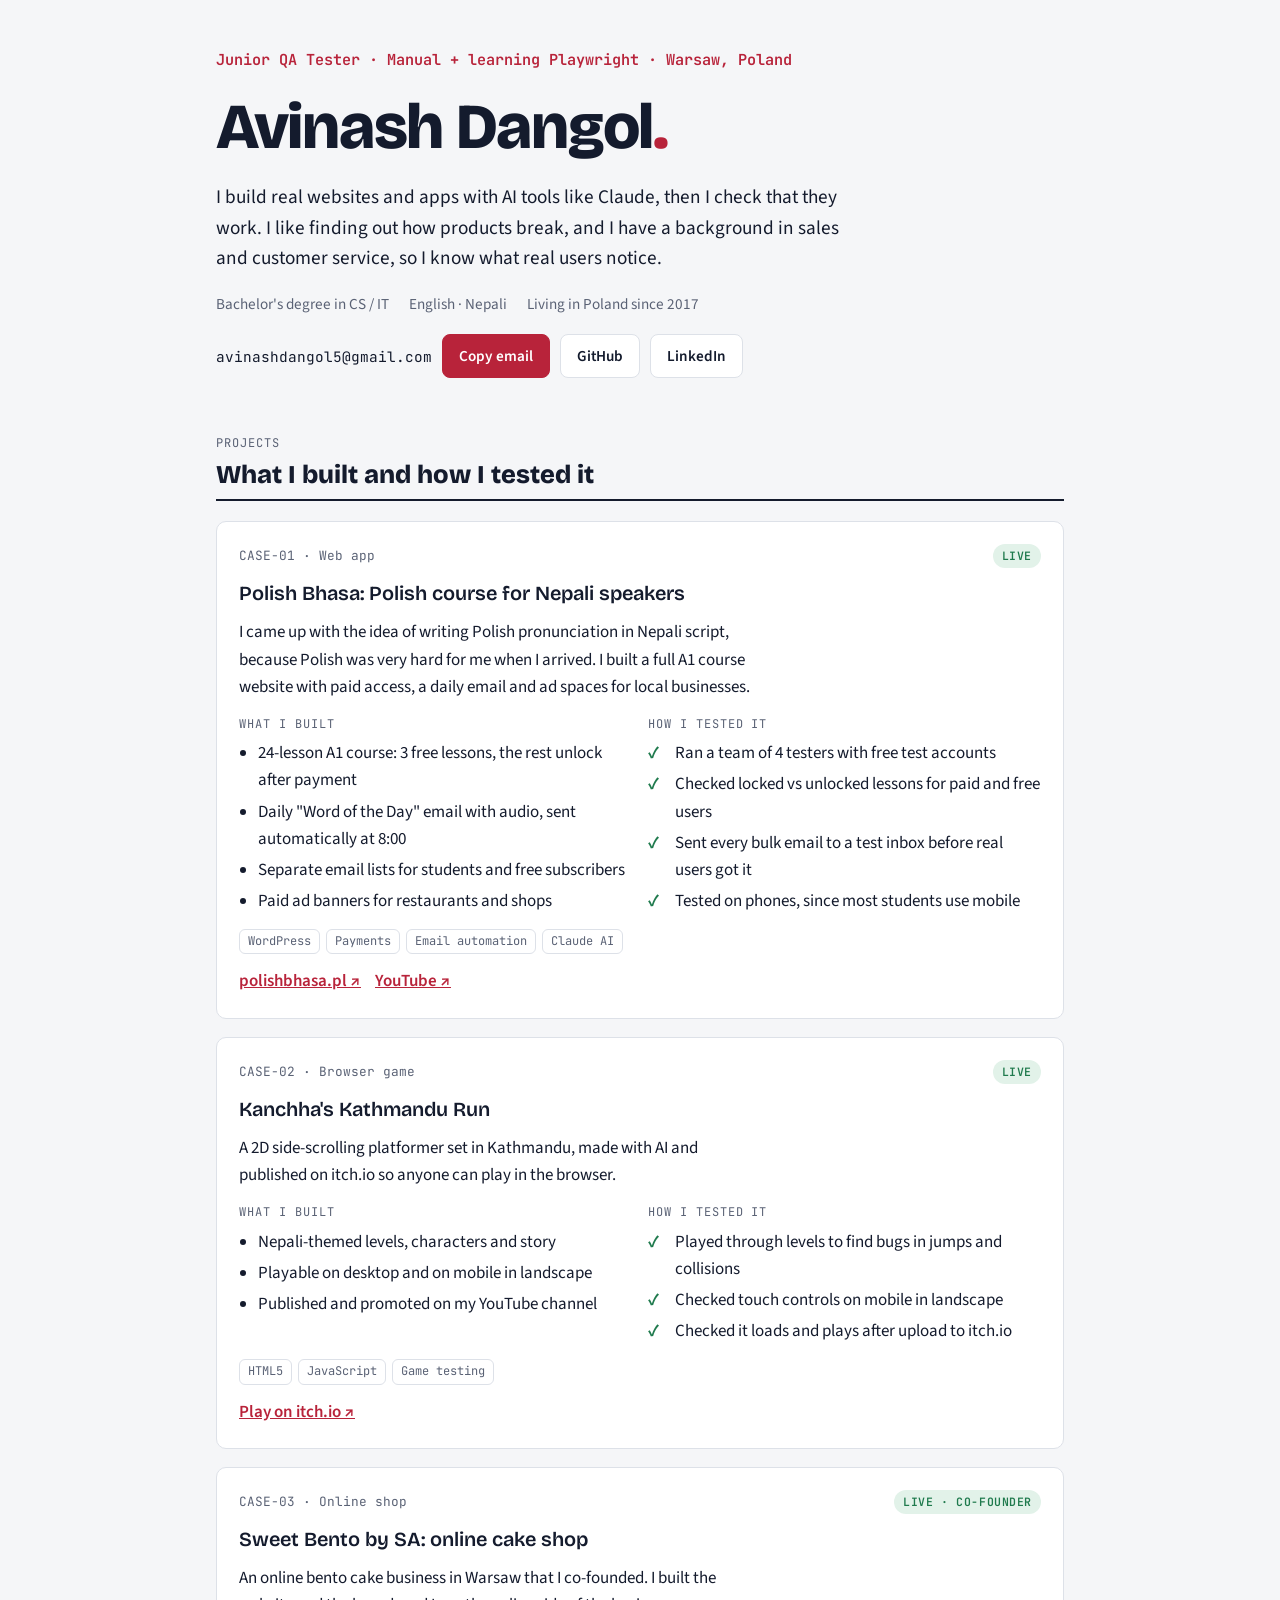
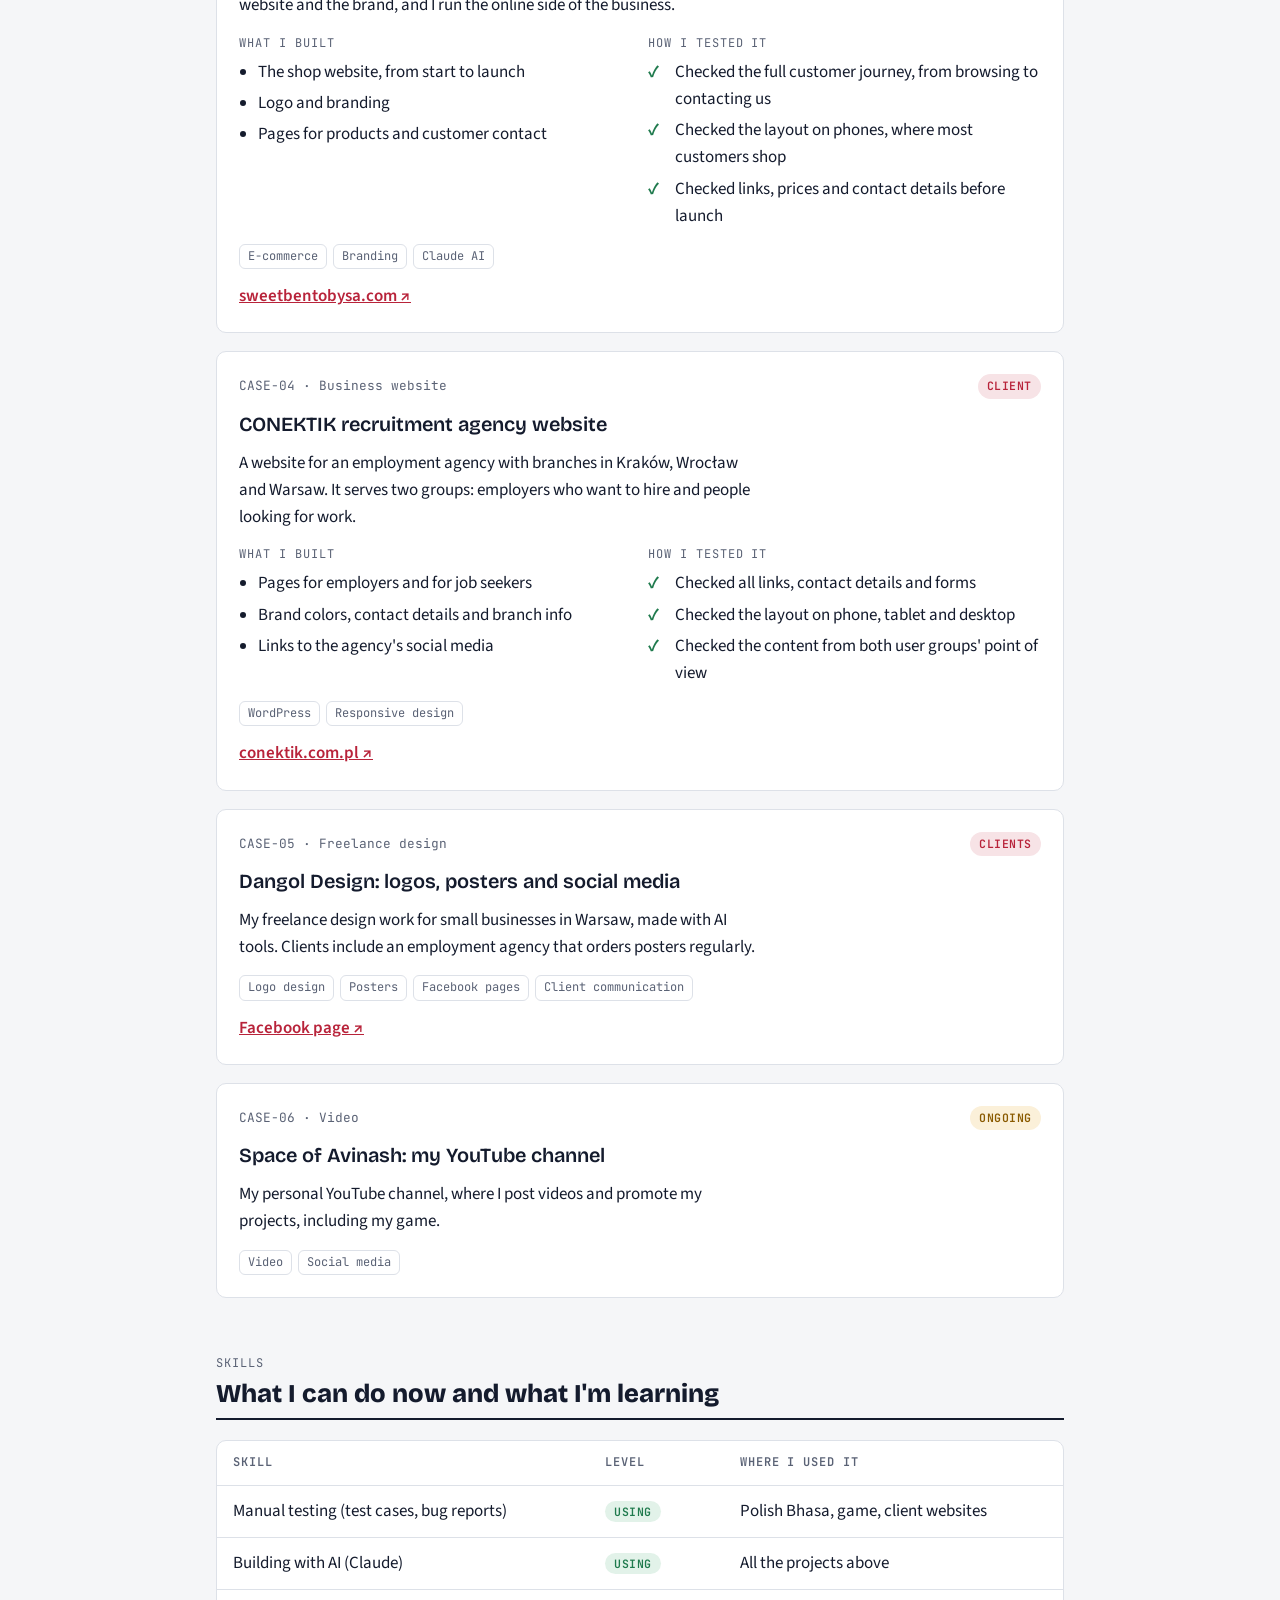
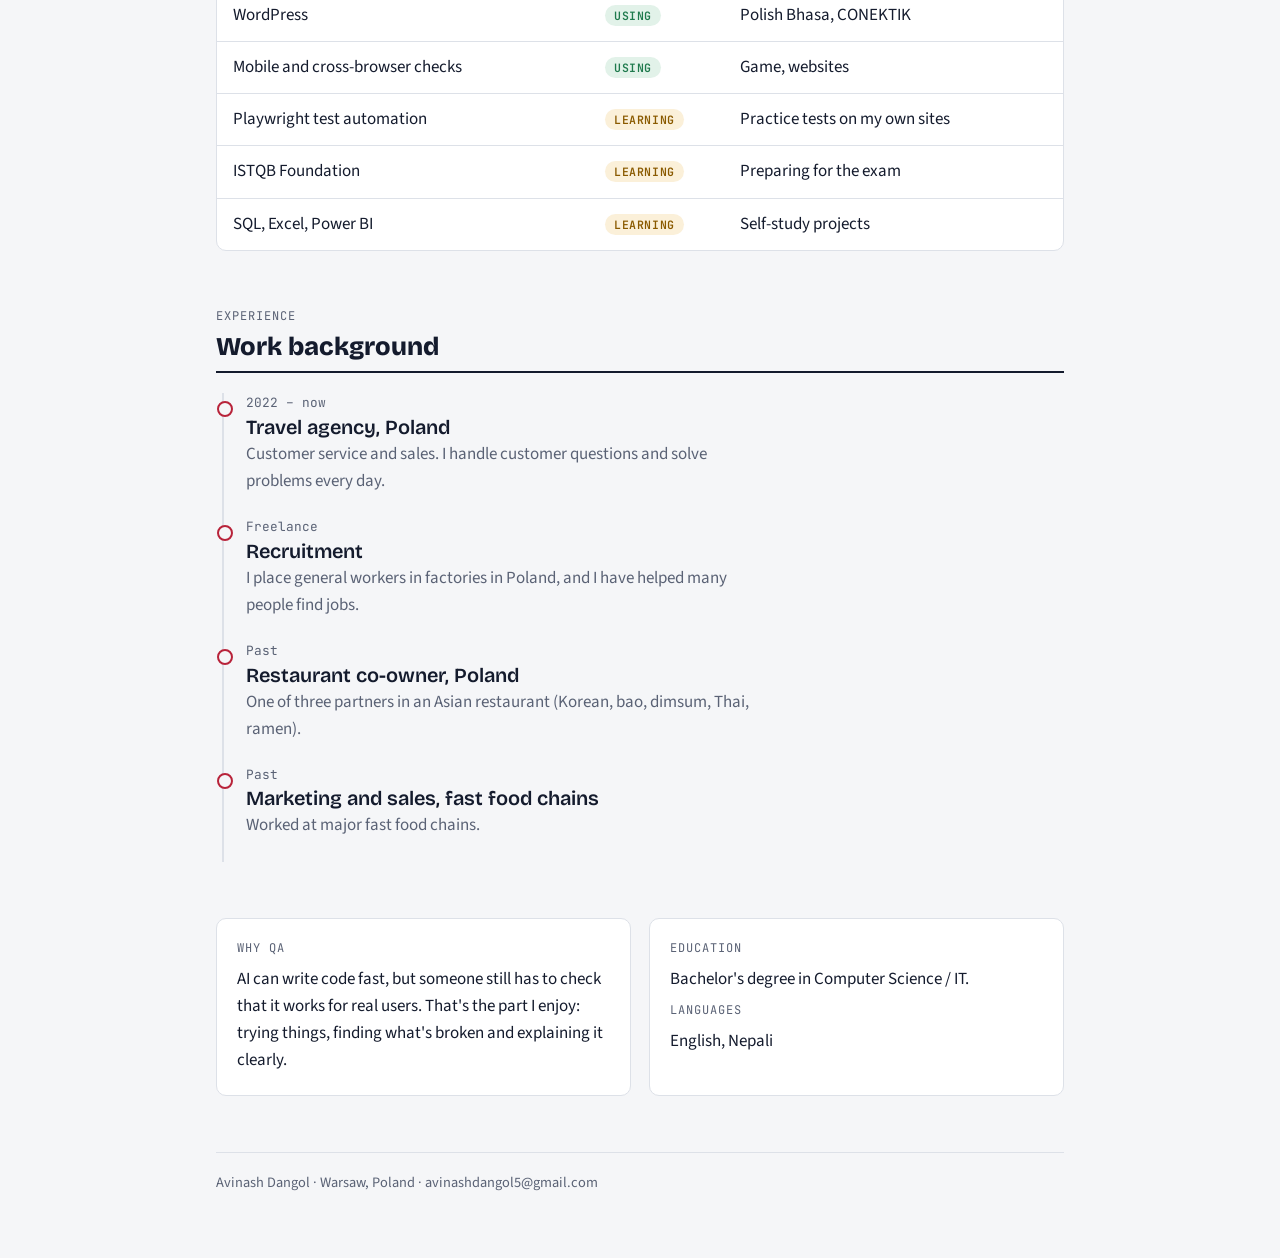
==== index.html @ 71373896 "Replace template with my QA portfolio" ====
<!doctype html>
<html lang="en">
<head>
<meta charset="utf-8">
<meta name="viewport" content="width=device-width, initial-scale=1, viewport-fit=cover">
<meta name="description" content="Portfolio of Avinash Dangol, junior QA tester in Warsaw, Poland.">
<title>Avinash Dangol Portfolio</title>
<link rel="preconnect" href="https://fonts.googleapis.com">
<link rel="stylesheet" href="https://fonts.googleapis.com/css2?family=Bricolage+Grotesque:opsz,wght@12..96,600;12..96,800&family=Source+Sans+3:wght@400;600&family=JetBrains+Mono:wght@400;600&display=swap">
<style>
/* Layout: single column "test report" — each project is a case file with what was built and what was checked */
:root{
  --bg:#F5F6F8; --surface:#FFFFFF; --ink:#141B2D; --muted:#5A6275; --line:#DDE1E8;
  --accent:#B8233A; --accent-soft:#F7E3E6; --pass:#1F7A4D; --pass-soft:#E2F2E9; --learn:#8A5A00; --learn-soft:#FBF0D9;
  --display:"Bricolage Grotesque", "Segoe UI", system-ui, sans-serif;
  --body:"Source Sans 3", "Segoe UI", system-ui, sans-serif;
  --mono:"JetBrains Mono", ui-monospace, Consolas, monospace;
}
@media (prefers-color-scheme: dark){:root:not([data-theme="light"]){
  --bg:#0F1320; --surface:#171C2C; --ink:#E9ECF3; --muted:#9AA2B5; --line:#2A3146;
  --accent:#F0657A; --accent-soft:#3A1C24; --pass:#5FD39A; --pass-soft:#163326; --learn:#F2C46B; --learn-soft:#3A2E14; color-scheme:dark}}
:root[data-theme="dark"]{
  --bg:#0F1320; --surface:#171C2C; --ink:#E9ECF3; --muted:#9AA2B5; --line:#2A3146;
  --accent:#F0657A; --accent-soft:#3A1C24; --pass:#5FD39A; --pass-soft:#163326; --learn:#F2C46B; --learn-soft:#3A2E14; color-scheme:dark}

body{background:var(--bg);color:var(--ink);font-family:var(--body);font-size:17px;line-height:1.6}
.wrap{max-width:880px;margin:0 auto;padding-block:48px 64px;padding-left:max(16px,env(safe-area-inset-left,0px));padding-right:max(16px,env(safe-area-inset-right,0px));display:flex;flex-direction:column;gap:56px}
h1,h2,h3{font-family:var(--display);text-wrap:balance;margin:0;line-height:1.15}
h1{font-size:clamp(2.4rem,7vw,4rem);font-weight:800;letter-spacing:-.02em}
h2{font-size:1.6rem;font-weight:800}
h3{font-size:1.25rem;font-weight:600}
p{margin:0;max-width:65ch}
a{color:var(--accent)}
a:focus-visible,button:focus-visible{outline:2px solid var(--accent);outline-offset:3px}
.label{font-family:var(--mono);font-size:.75rem;letter-spacing:.08em;text-transform:uppercase;color:var(--muted)}

/* Hero */
.hero{display:flex;flex-direction:column;gap:18px}
.hero .role{font-family:var(--mono);font-size:.95rem;color:var(--accent);font-weight:600}
.hero p.lead{font-size:1.2rem;color:var(--ink)}
.hero h1 span{color:var(--accent)}
.contact{display:flex;flex-wrap:wrap;gap:10px;align-items:center}
.btn{display:inline-flex;align-items:center;gap:8px;padding:10px 16px;border-radius:8px;border:1px solid var(--line);background:var(--surface);color:var(--ink);font:600 .95rem var(--body);text-decoration:none;cursor:pointer}
.btn.primary{background:var(--accent);border-color:var(--accent);color:#fff}
.email{font-family:var(--mono);font-size:.9rem;user-select:all}
.meta{display:flex;flex-wrap:wrap;gap:6px 20px;color:var(--muted);font-size:.95rem}

/* Sections */
section{display:flex;flex-direction:column;gap:20px}
.head{display:flex;flex-direction:column;gap:6px;border-bottom:2px solid var(--ink);padding-bottom:10px}

/* Case files */
.cases{display:flex;flex-direction:column;gap:18px}
.case{background:var(--surface);border:1px solid var(--line);border-radius:10px;padding:22px;display:grid;grid-template-columns:1fr;gap:14px}
.case-top{display:flex;flex-wrap:wrap;justify-content:space-between;gap:8px 16px;align-items:baseline}
.id{font-family:var(--mono);font-size:.8rem;color:var(--muted)}
.pill{font-family:var(--mono);font-size:.72rem;font-weight:600;letter-spacing:.05em;text-transform:uppercase;padding:3px 9px;border-radius:999px;white-space:nowrap}
.pill.live{background:var(--pass-soft);color:var(--pass)}
.pill.client{background:var(--accent-soft);color:var(--accent)}
.pill.wip{background:var(--learn-soft);color:var(--learn)}
.cols{display:grid;grid-template-columns:1fr 1fr;gap:16px}
.cols > div{min-width:0;display:flex;flex-direction:column;gap:6px}
ul{margin:0;padding-left:1.1em;display:flex;flex-direction:column;gap:4px}
ul.checks{list-style:none;padding-left:0}
ul.checks li{padding-left:1.6em;position:relative}
ul.checks li::before{content:"✓";position:absolute;left:0;color:var(--pass);font-weight:700}
.tags{display:flex;flex-wrap:wrap;gap:6px}
.tag{font-family:var(--mono);font-size:.75rem;border:1px solid var(--line);border-radius:6px;padding:2px 8px;color:var(--muted)}
.links{display:flex;flex-wrap:wrap;gap:14px;font-weight:600}

/* Skills table */
.table-wrap{overflow-x:auto;background:var(--surface);border:1px solid var(--line);border-radius:10px}
table{border-collapse:collapse;width:100%;min-width:520px}
th,td{text-align:left;padding:12px 16px;border-bottom:1px solid var(--line);vertical-align:top}
tr:last-child td{border-bottom:0}
th{font-family:var(--mono);font-size:.75rem;letter-spacing:.08em;text-transform:uppercase;color:var(--muted);font-weight:600}

/* Timeline */
.timeline{display:flex;flex-direction:column;gap:0;border-left:2px solid var(--line);margin-left:6px}
.t{padding:0 0 22px 22px;position:relative;display:flex;flex-direction:column;gap:2px}
.t::before{content:"";position:absolute;left:-7px;top:8px;width:12px;height:12px;border-radius:50%;background:var(--bg);border:2px solid var(--accent)}
.t .when{font-family:var(--mono);font-size:.8rem;color:var(--muted)}
.t p{color:var(--muted)}

.two{display:grid;grid-template-columns:1fr 1fr;gap:18px}
.box{background:var(--surface);border:1px solid var(--line);border-radius:10px;padding:20px;display:flex;flex-direction:column;gap:8px;min-width:0}
footer{color:var(--muted);font-size:.9rem;border-top:1px solid var(--line);padding-top:18px}

@media (max-width:640px){.cols,.two{grid-template-columns:1fr}.case{padding:18px}}
@media (prefers-reduced-motion:no-preference){.btn{transition:transform .15s}.btn:hover{transform:translateY(-1px)}}
*{box-sizing:border-box}body{margin:0}img{max-width:100%}
</style>
</head>
<body>

<div class="wrap">

<header class="hero">
  <div class="role">Junior QA Tester · Manual + learning Playwright · Warsaw, Poland</div>
  <h1>Avinash Dangol<span>.</span></h1>
  <p class="lead">I build real websites and apps with AI tools like Claude, then I check that they work. I like finding out how products break, and I have a background in sales and customer service, so I know what real users notice.</p>
  <div class="meta"><span>Bachelor's degree in CS / IT</span><span>English · Nepali</span><span>Living in Poland since 2017</span></div>
  <div class="contact">
    <span class="email" id="email">avinashdangol5@gmail.com</span>
    <button class="btn primary" id="copyBtn" type="button">Copy email</button>
    <a class="btn" href="https://github.com/avinashdangol" target="_blank" rel="noopener">GitHub</a>
    <a class="btn" href="https://www.linkedin.com/" target="_blank" rel="noopener">LinkedIn</a>
  </div>
</header>

<section>
  <div class="head"><span class="label">Projects</span><h2>What I built and how I tested it</h2></div>
  <div class="cases">

    <article class="case">
      <div class="case-top"><span class="id">CASE-01 · Web app</span><span class="pill live">Live</span></div>
      <h3>Polish Bhasa: Polish course for Nepali speakers</h3>
      <p>I came up with the idea of writing Polish pronunciation in Nepali script, because Polish was very hard for me when I arrived. I built a full A1 course website with paid access, a daily email and ad spaces for local businesses.</p>
      <div class="cols">
        <div><span class="label">What I built</span>
          <ul><li>24-lesson A1 course: 3 free lessons, the rest unlock after payment</li>
          <li>Daily "Word of the Day" email with audio, sent automatically at 8:00</li>
          <li>Separate email lists for students and free subscribers</li>
          <li>Paid ad banners for restaurants and shops</li></ul></div>
        <div><span class="label">How I tested it</span>
          <ul class="checks"><li>Ran a team of 4 testers with free test accounts</li>
          <li>Checked locked vs unlocked lessons for paid and free users</li>
          <li>Sent every bulk email to a test inbox before real users got it</li>
          <li>Tested on phones, since most students use mobile</li></ul></div>
      </div>
      <div class="tags"><span class="tag">WordPress</span><span class="tag">Payments</span><span class="tag">Email automation</span><span class="tag">Claude AI</span></div>
      <div class="links"><a href="https://polishbhasa.pl" target="_blank" rel="noopener">polishbhasa.pl ↗</a><a href="https://www.youtube.com/@PolishBhasa" target="_blank" rel="noopener">YouTube ↗</a></div>
    </article>

    <article class="case">
      <div class="case-top"><span class="id">CASE-02 · Browser game</span><span class="pill live">Live</span></div>
      <h3>Kanchha's Kathmandu Run</h3>
      <p>A 2D side-scrolling platformer set in Kathmandu, made with AI and published on itch.io so anyone can play in the browser.</p>
      <div class="cols">
        <div><span class="label">What I built</span>
          <ul><li>Nepali-themed levels, characters and story</li>
          <li>Playable on desktop and on mobile in landscape</li>
          <li>Published and promoted on my YouTube channel</li></ul></div>
        <div><span class="label">How I tested it</span>
          <ul class="checks"><li>Played through levels to find bugs in jumps and collisions</li>
          <li>Checked touch controls on mobile in landscape</li>
          <li>Checked it loads and plays after upload to itch.io</li></ul></div>
      </div>
      <div class="tags"><span class="tag">HTML5</span><span class="tag">JavaScript</span><span class="tag">Game testing</span></div>
      <div class="links"><a href="https://dangolstudio.itch.io/kathmandu-run" target="_blank" rel="noopener">Play on itch.io ↗</a></div>
    </article>

    <article class="case">
      <div class="case-top"><span class="id">CASE-03 · Online shop</span><span class="pill live">Live · Co-founder</span></div>
      <h3>Sweet Bento by SA: online cake shop</h3>
      <p>An online bento cake business in Warsaw that I co-founded. I built the website and the brand, and I run the online side of the business.</p>
      <div class="cols">
        <div><span class="label">What I built</span>
          <ul><li>The shop website, from start to launch</li>
          <li>Logo and branding</li>
          <li>Pages for products and customer contact</li></ul></div>
        <div><span class="label">How I tested it</span>
          <ul class="checks"><li>Checked the full customer journey, from browsing to contacting us</li>
          <li>Checked the layout on phones, where most customers shop</li>
          <li>Checked links, prices and contact details before launch</li></ul></div>
      </div>
      <div class="tags"><span class="tag">E-commerce</span><span class="tag">Branding</span><span class="tag">Claude AI</span></div>
      <div class="links"><a href="https://sweetbentobysa.com" target="_blank" rel="noopener">sweetbentobysa.com ↗</a></div>
    </article>

    <article class="case">
      <div class="case-top"><span class="id">CASE-04 · Business website</span><span class="pill client">Client</span></div>
      <h3>CONEKTIK recruitment agency website</h3>
      <p>A website for an employment agency with branches in Kraków, Wrocław and Warsaw. It serves two groups: employers who want to hire and people looking for work.</p>
      <div class="cols">
        <div><span class="label">What I built</span>
          <ul><li>Pages for employers and for job seekers</li>
          <li>Brand colors, contact details and branch info</li>
          <li>Links to the agency's social media</li></ul></div>
        <div><span class="label">How I tested it</span>
          <ul class="checks"><li>Checked all links, contact details and forms</li>
          <li>Checked the layout on phone, tablet and desktop</li>
          <li>Checked the content from both user groups' point of view</li></ul></div>
      </div>
      <div class="tags"><span class="tag">WordPress</span><span class="tag">Responsive design</span></div>
      <div class="links"><a href="https://conektik.com.pl" target="_blank" rel="noopener">conektik.com.pl ↗</a></div>
    </article>

    <article class="case">
      <div class="case-top"><span class="id">CASE-05 · Freelance design</span><span class="pill client">Clients</span></div>
      <h3>Dangol Design: logos, posters and social media</h3>
      <p>My freelance design work for small businesses in Warsaw, made with AI tools. Clients include an employment agency that orders posters regularly.</p>
      <div class="tags"><span class="tag">Logo design</span><span class="tag">Posters</span><span class="tag">Facebook pages</span><span class="tag">Client communication</span></div>
      <div class="links"><a href="https://www.facebook.com/profile.php?id=61595044676432" target="_blank" rel="noopener">Facebook page ↗</a></div>
    </article>

    <article class="case">
      <div class="case-top"><span class="id">CASE-06 · Video</span><span class="pill wip">Ongoing</span></div>
      <h3>Space of Avinash: my YouTube channel</h3>
      <p>My personal YouTube channel, where I post videos and promote my projects, including my game.</p>
      <div class="tags"><span class="tag">Video</span><span class="tag">Social media</span></div>
    </article>

  </div>
</section>

<section>
  <div class="head"><span class="label">Skills</span><h2>What I can do now and what I'm learning</h2></div>
  <div class="table-wrap">
    <table>
      <thead><tr><th>Skill</th><th>Level</th><th>Where I used it</th></tr></thead>
      <tbody>
        <tr><td>Manual testing (test cases, bug reports)</td><td><span class="pill live">Using</span></td><td>Polish Bhasa, game, client websites</td></tr>
        <tr><td>Building with AI (Claude)</td><td><span class="pill live">Using</span></td><td>All the projects above</td></tr>
        <tr><td>WordPress</td><td><span class="pill live">Using</span></td><td>Polish Bhasa, CONEKTIK</td></tr>
        <tr><td>Mobile and cross-browser checks</td><td><span class="pill live">Using</span></td><td>Game, websites</td></tr>
        <tr><td>Playwright test automation</td><td><span class="pill wip">Learning</span></td><td>Practice tests on my own sites</td></tr>
        <tr><td>ISTQB Foundation</td><td><span class="pill wip">Learning</span></td><td>Preparing for the exam</td></tr>
        <tr><td>SQL, Excel, Power BI</td><td><span class="pill wip">Learning</span></td><td>Self-study projects</td></tr>
      </tbody>
    </table>
  </div>
</section>

<section>
  <div class="head"><span class="label">Experience</span><h2>Work background</h2></div>
  <div class="timeline">
    <div class="t"><span class="when">2022 – now</span><h3>Travel agency, Poland</h3><p>Customer service and sales. I handle customer questions and solve problems every day.</p></div>
    <div class="t"><span class="when">Freelance</span><h3>Recruitment</h3><p>I place general workers in factories in Poland, and I have helped many people find jobs.</p></div>
    <div class="t"><span class="when">Past</span><h3>Restaurant co-owner, Poland</h3><p>One of three partners in an Asian restaurant (Korean, bao, dimsum, Thai, ramen).</p></div>
    <div class="t"><span class="when">Past</span><h3>Marketing and sales, fast food chains</h3><p>Worked at major fast food chains.</p></div>
  </div>
</section>

<section>
  <div class="two">
    <div class="box"><span class="label">Why QA</span><p>AI can write code fast, but someone still has to check that it works for real users. That's the part I enjoy: trying things, finding what's broken and explaining it clearly.</p></div>
    <div class="box"><span class="label">Education</span><p>Bachelor's degree in Computer Science / IT.</p><span class="label">Languages</span><p>English, Nepali</p></div>
  </div>
</section>

<footer>Avinash Dangol · Warsaw, Poland · avinashdangol5@gmail.com</footer>
</div>

<script>
document.getElementById('copyBtn').addEventListener('click', function(){
  var b=this, t=document.getElementById('email').textContent;
  function done(){b.textContent='Copied';setTimeout(function(){b.textContent='Copy email'},1600)}
  function fallback(){var r=document.createRange();r.selectNodeContents(document.getElementById('email'));var s=getSelection();s.removeAllRanges();s.addRange(r);b.textContent='Press Ctrl+C'}
  try{navigator.clipboard.writeText(t).then(done,fallback)}catch(e){fallback()}
});
</script>
</body>
</html>
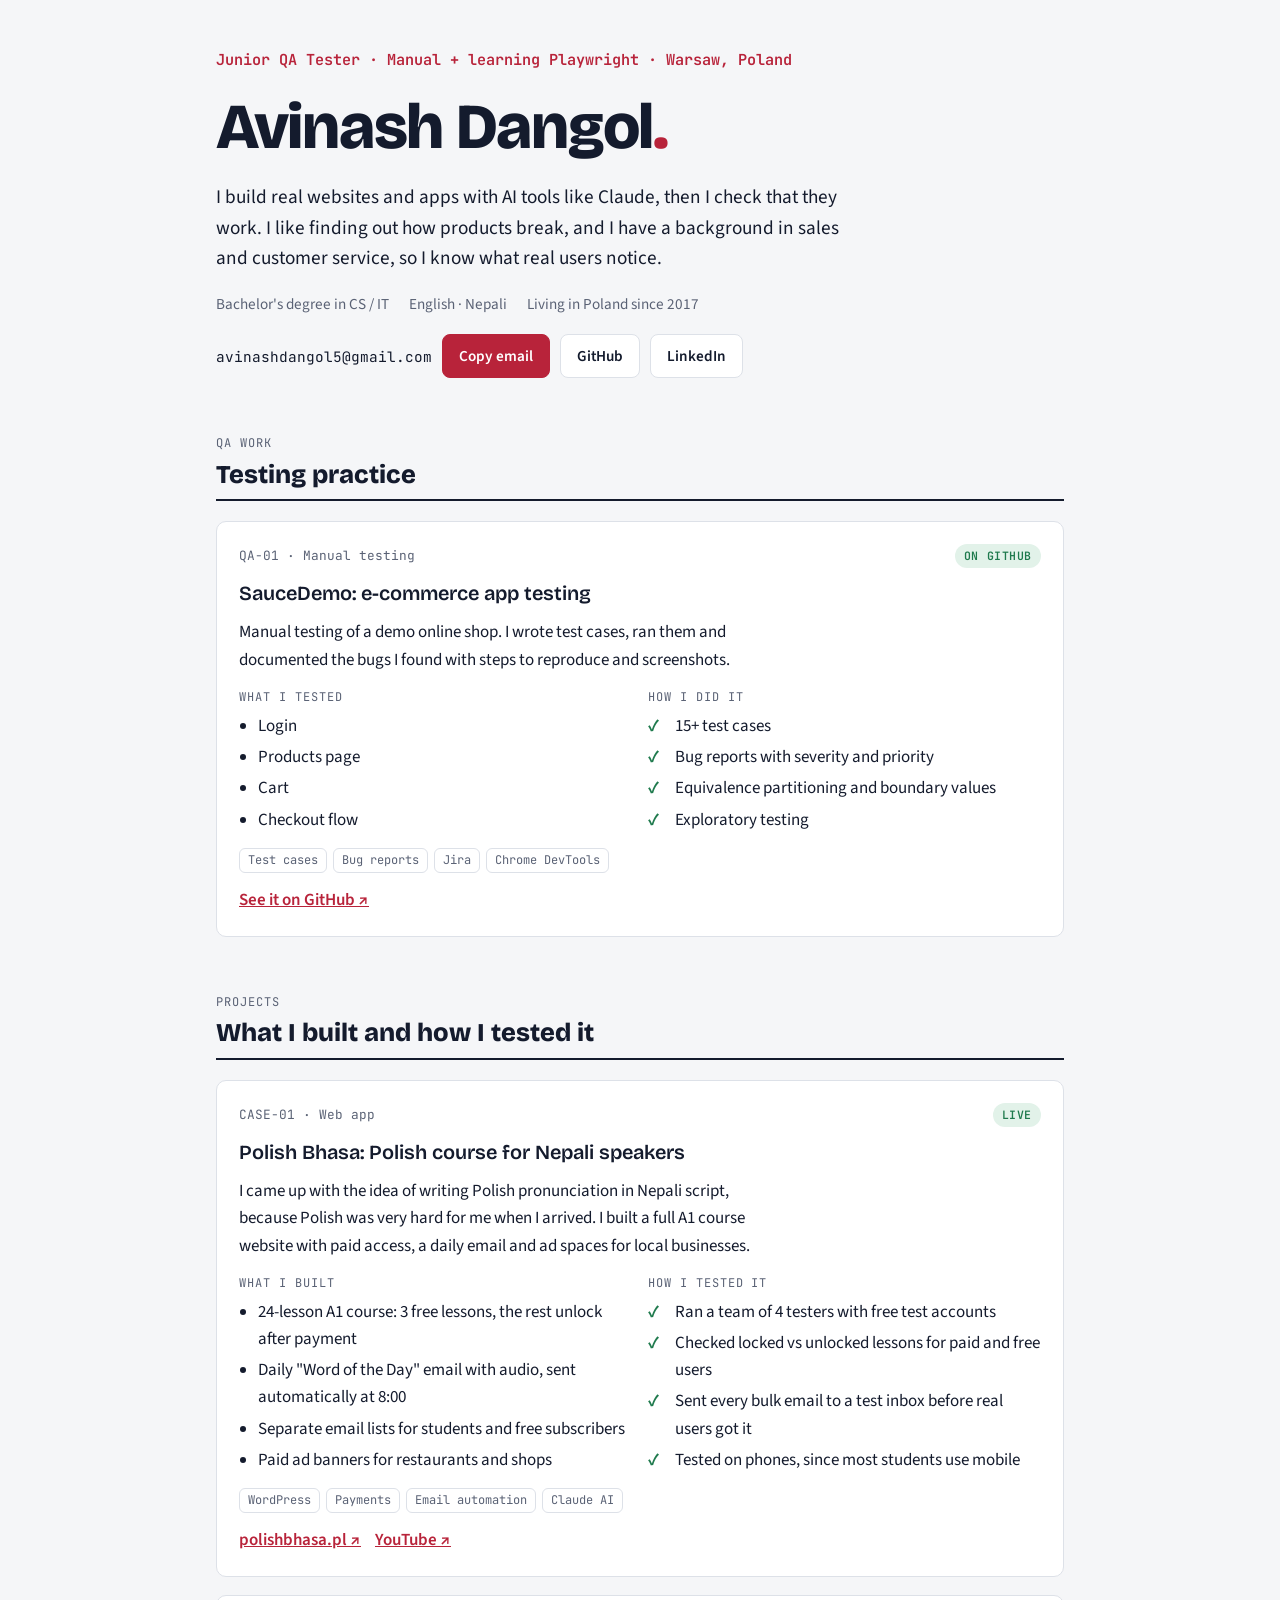
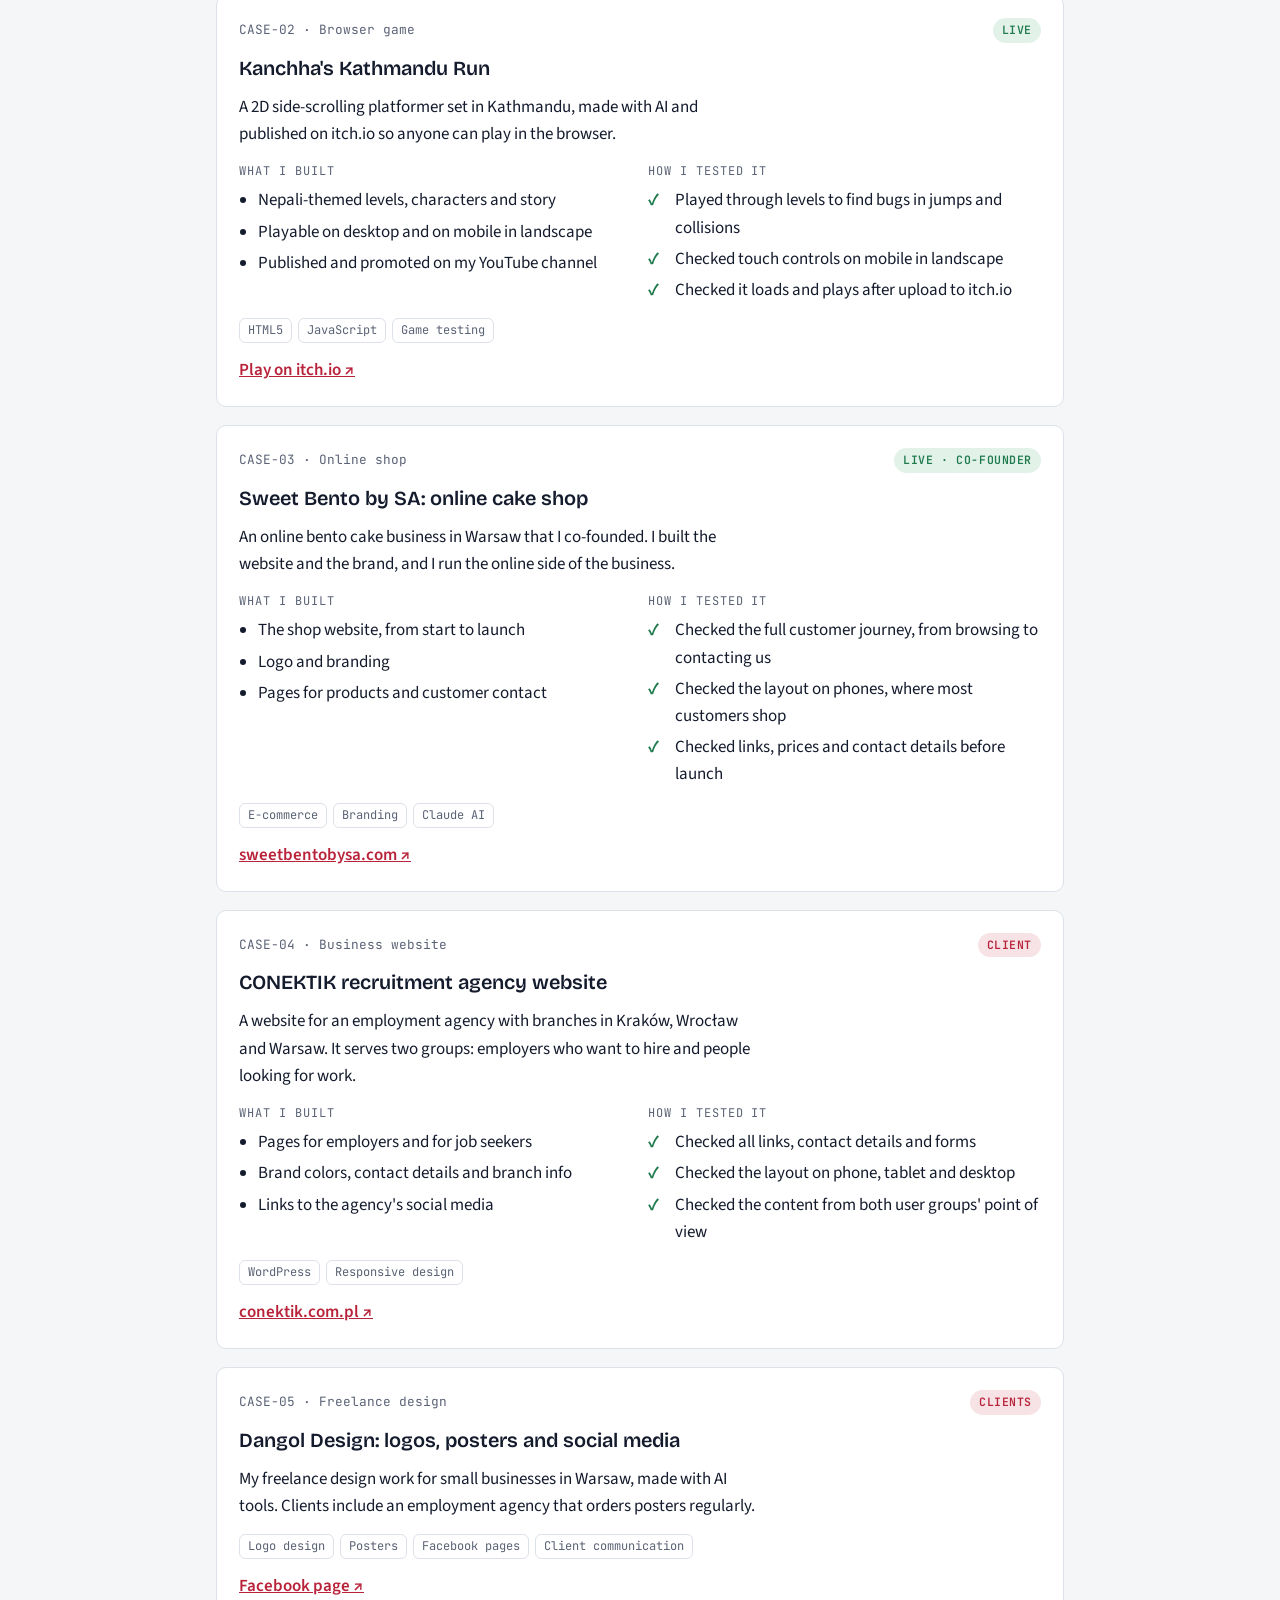
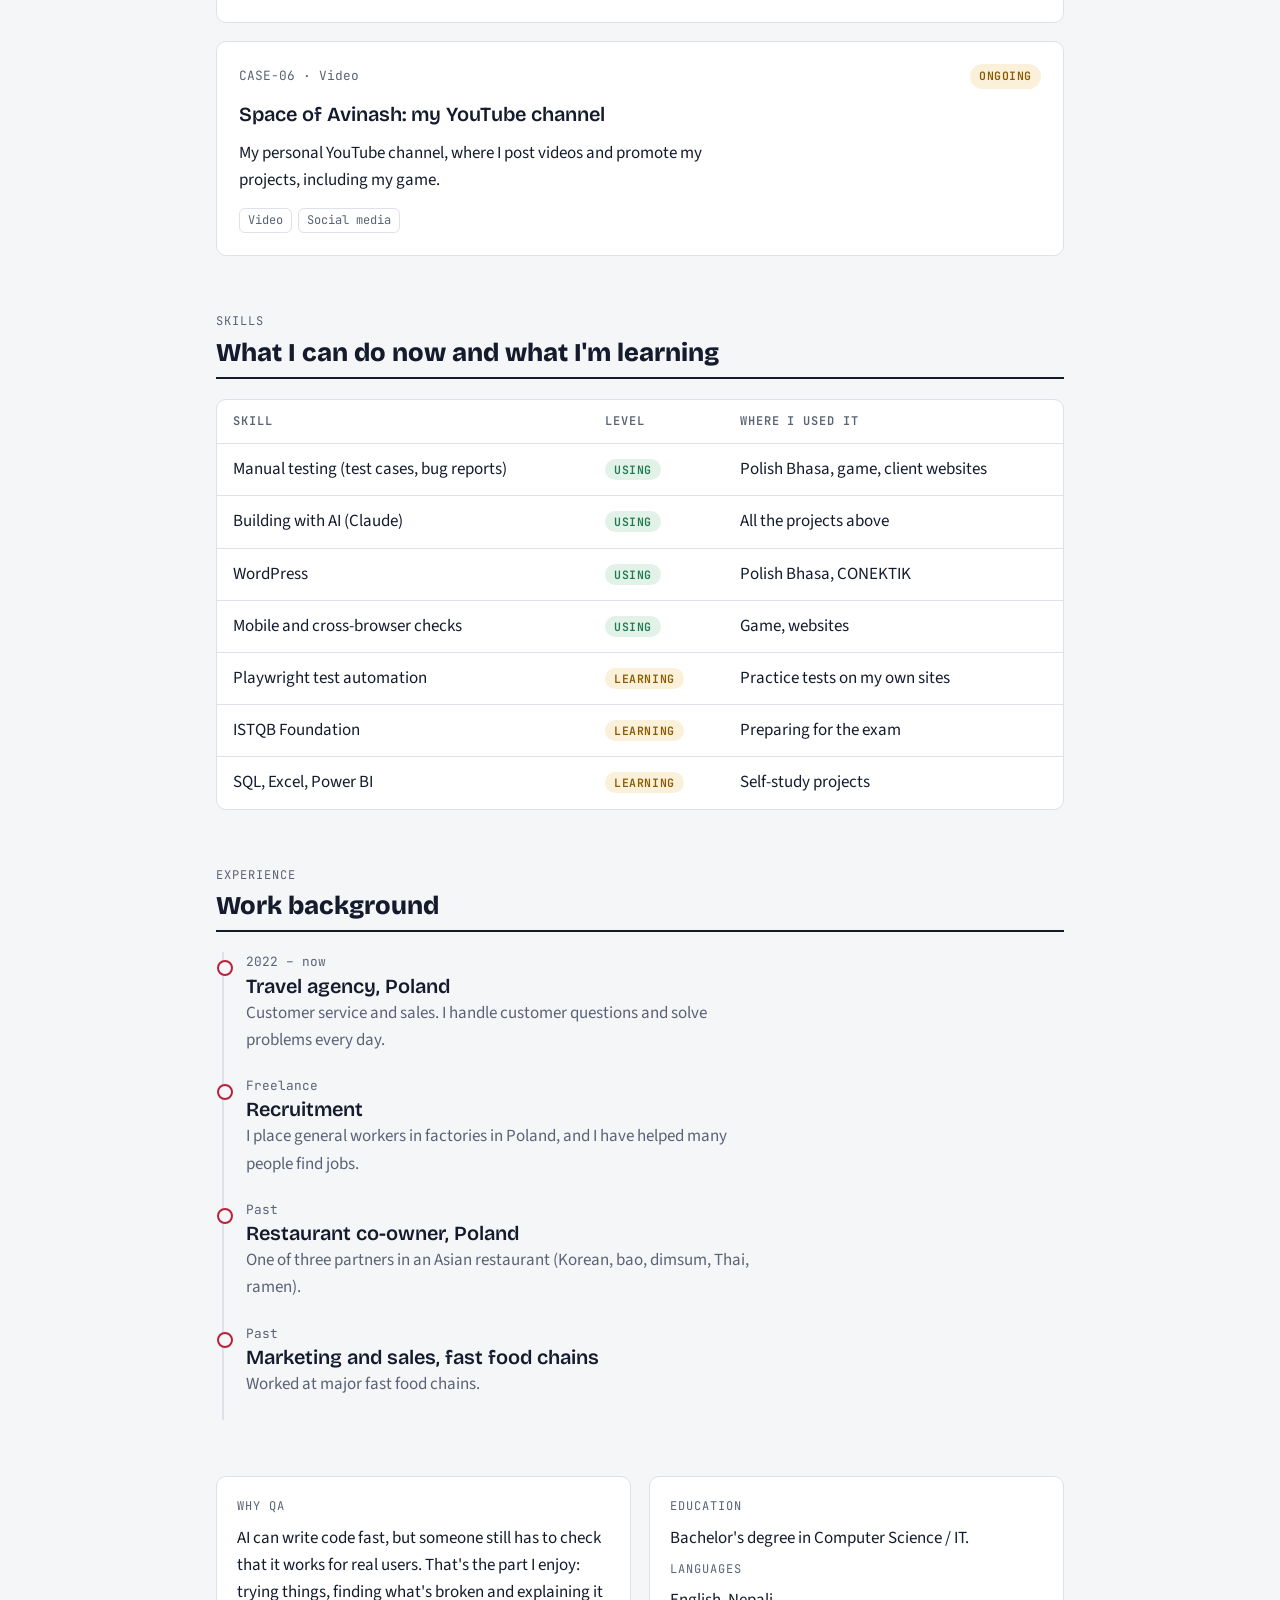
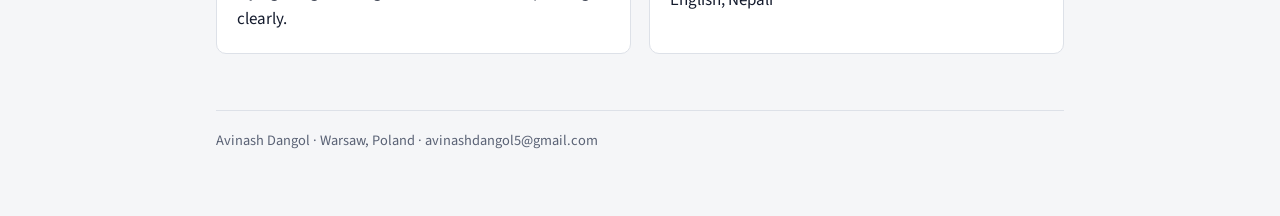
==== commit 0b40a981: "Update index.html" ====
--- a/index.html
+++ b/index.html
@@ -104,9 +104,28 @@
     <span class="email" id="email">avinashdangol5@gmail.com</span>
     <button class="btn primary" id="copyBtn" type="button">Copy email</button>
     <a class="btn" href="https://github.com/avinashdangol" target="_blank" rel="noopener">GitHub</a>
-    <a class="btn" href="https://www.linkedin.com/" target="_blank" rel="noopener">LinkedIn</a>
+    <a class="btn" href="https://www.linkedin.com/in/avinash-dangol-6977721ba" target="_blank" rel="noopener">LinkedIn</a>
   </div>
 </header>
+
+<section>
+  <div class="head"><span class="label">QA work</span><h2>Testing practice</h2></div>
+  <div class="cases">
+    <article class="case">
+      <div class="case-top"><span class="id">QA-01 · Manual testing</span><span class="pill live">On GitHub</span></div>
+      <h3>SauceDemo: e-commerce app testing</h3>
+      <p>Manual testing of a demo online shop. I wrote test cases, ran them and documented the bugs I found with steps to reproduce and screenshots.</p>
+      <div class="cols">
+        <div><span class="label">What I tested</span>
+          <ul><li>Login</li><li>Products page</li><li>Cart</li><li>Checkout flow</li></ul></div>
+        <div><span class="label">How I did it</span>
+          <ul class="checks"><li>15+ test cases</li><li>Bug reports with severity and priority</li><li>Equivalence partitioning and boundary values</li><li>Exploratory testing</li></ul></div>
+      </div>
+      <div class="tags"><span class="tag">Test cases</span><span class="tag">Bug reports</span><span class="tag">Jira</span><span class="tag">Chrome DevTools</span></div>
+      <div class="links"><a href="https://github.com/avinashdangol/saucedemo-qa-portfolio" target="_blank" rel="noopener">See it on GitHub ↗</a></div>
+    </article>
+  </div>
+</section>
 
 <section>
   <div class="head"><span class="label">Projects</span><h2>What I built and how I tested it</h2></div>
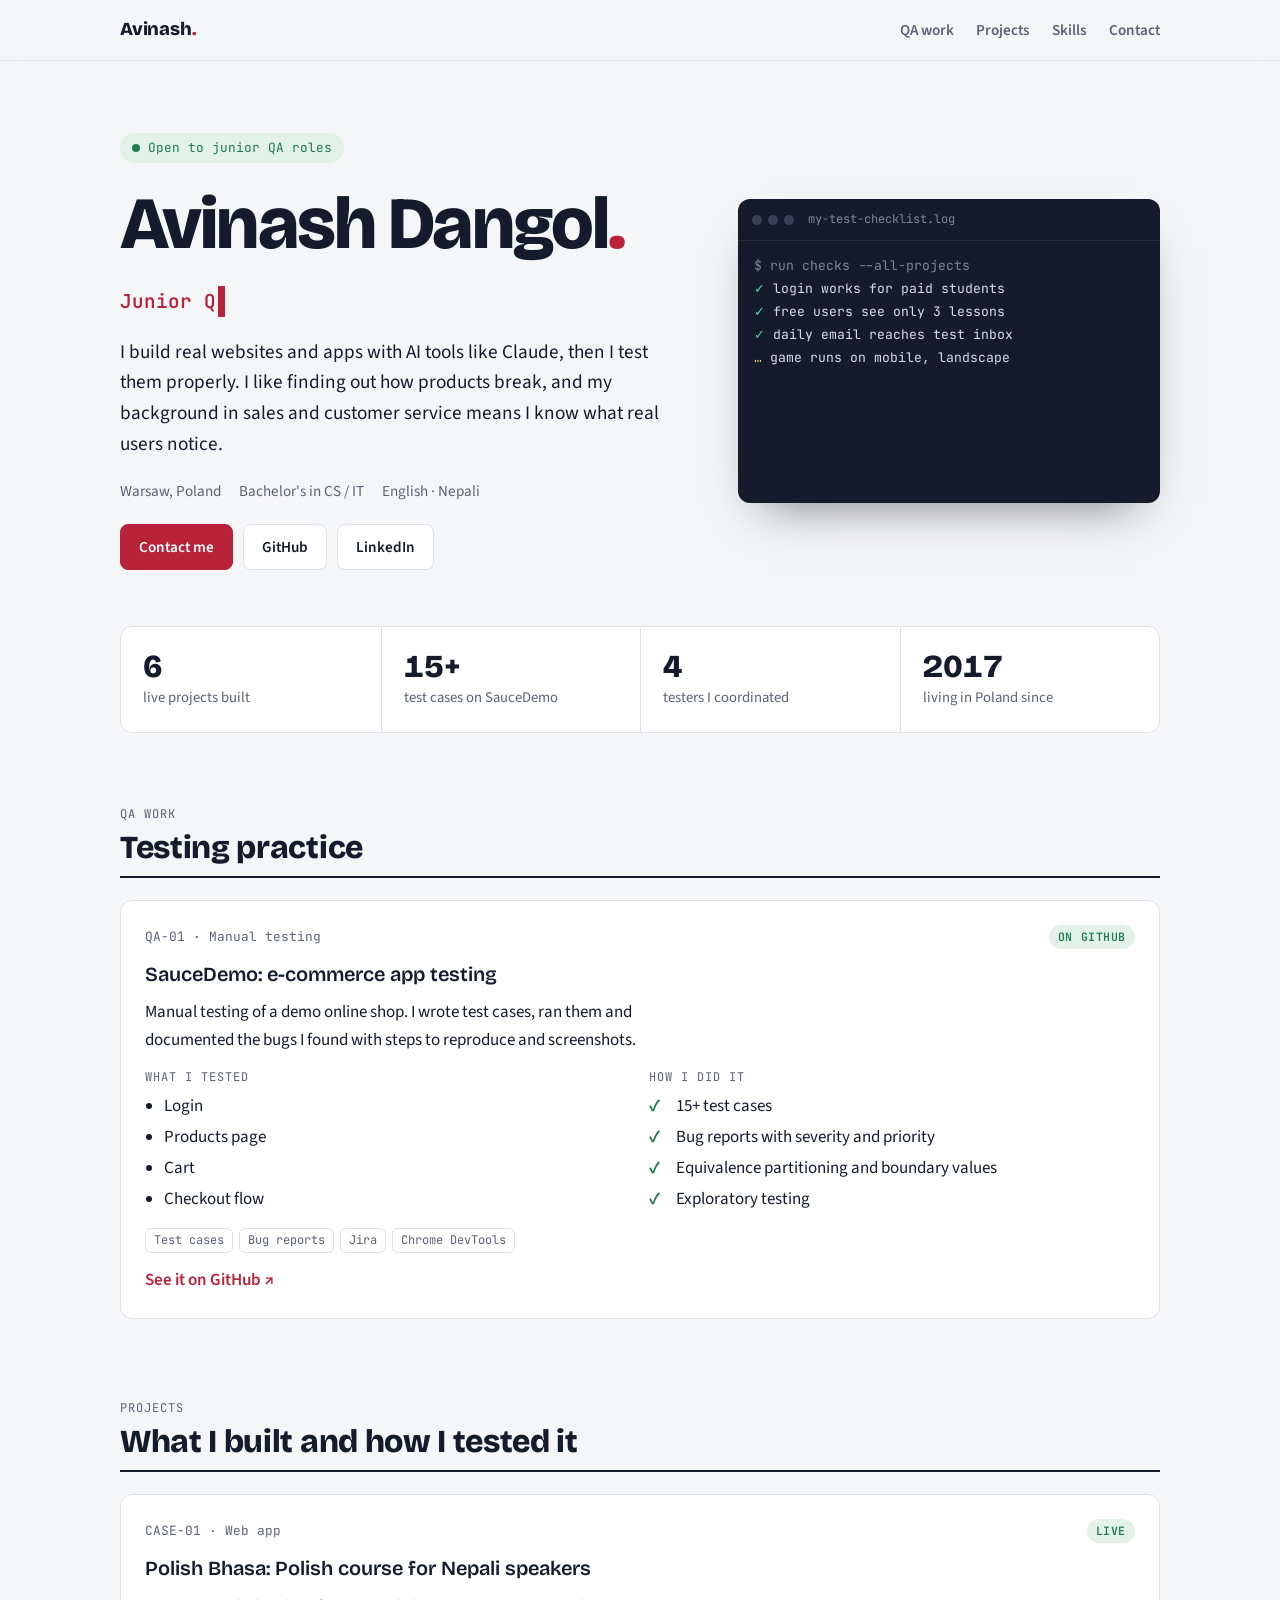
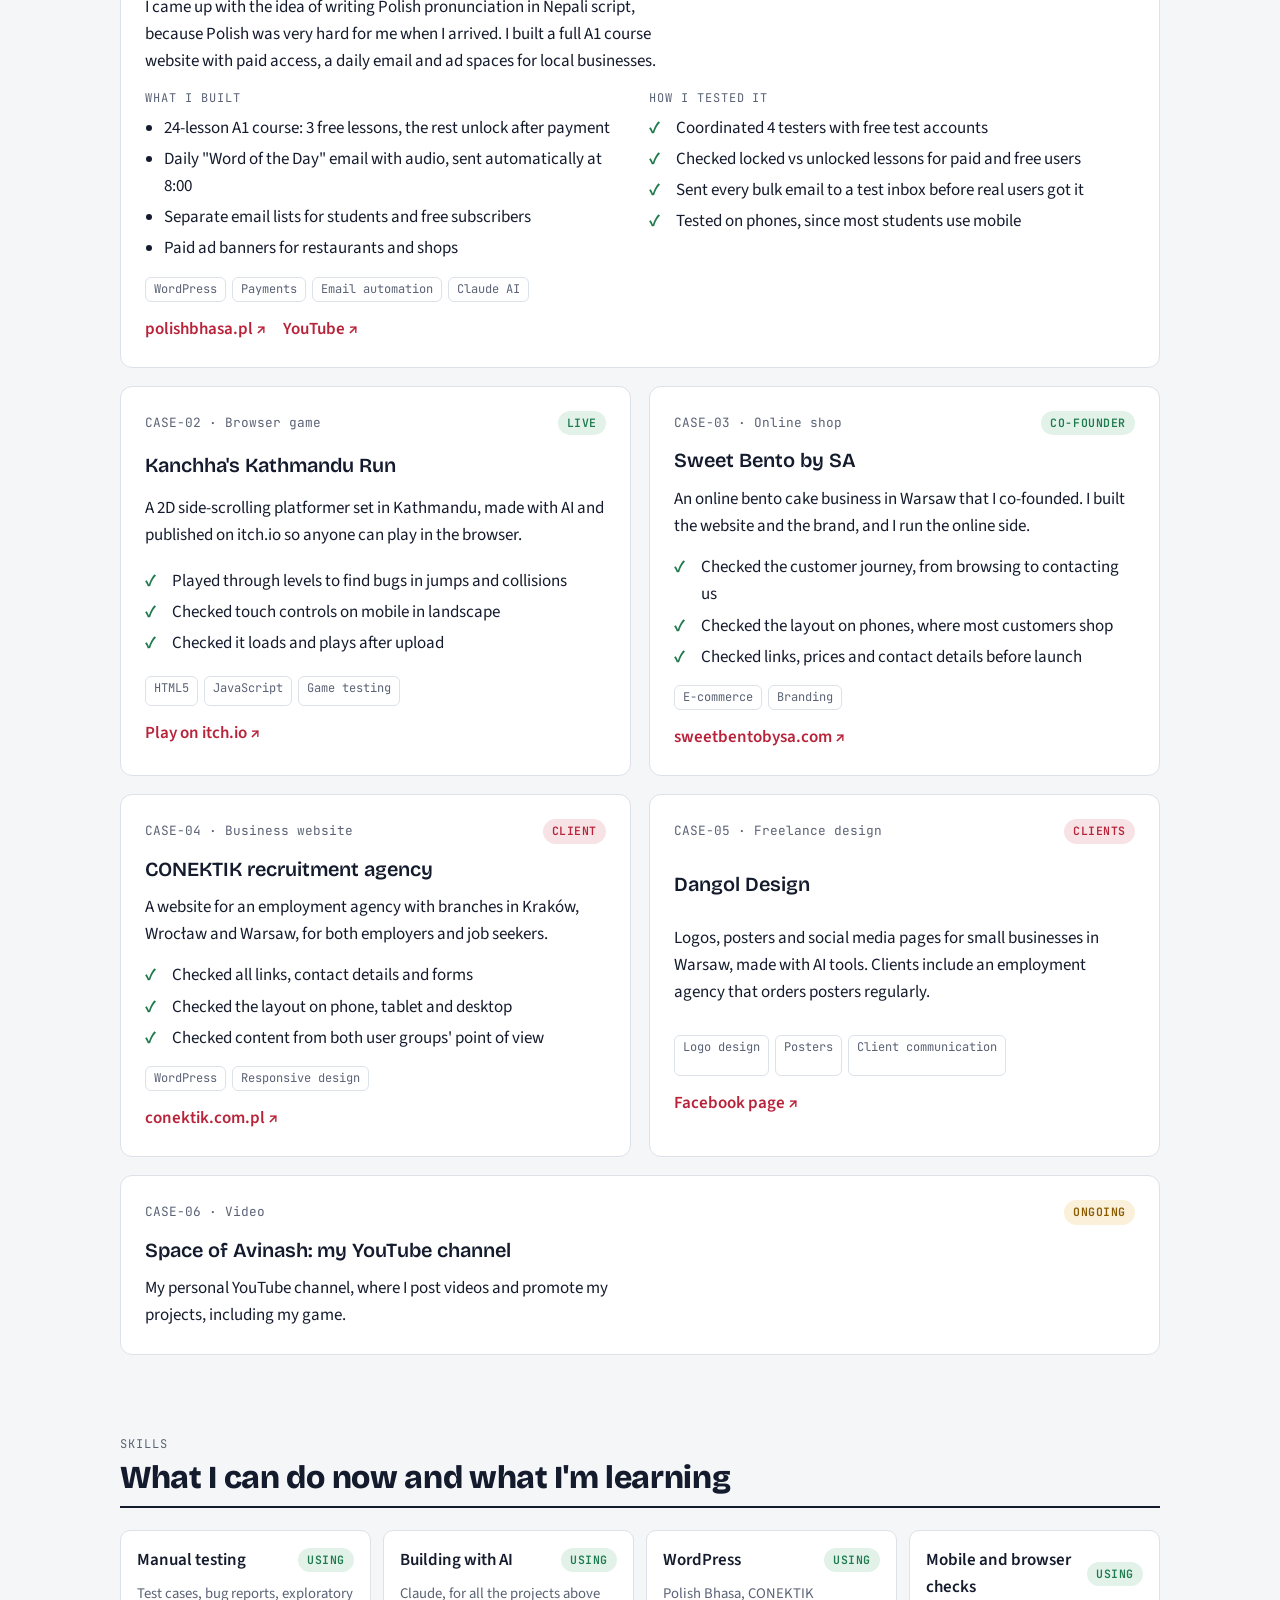
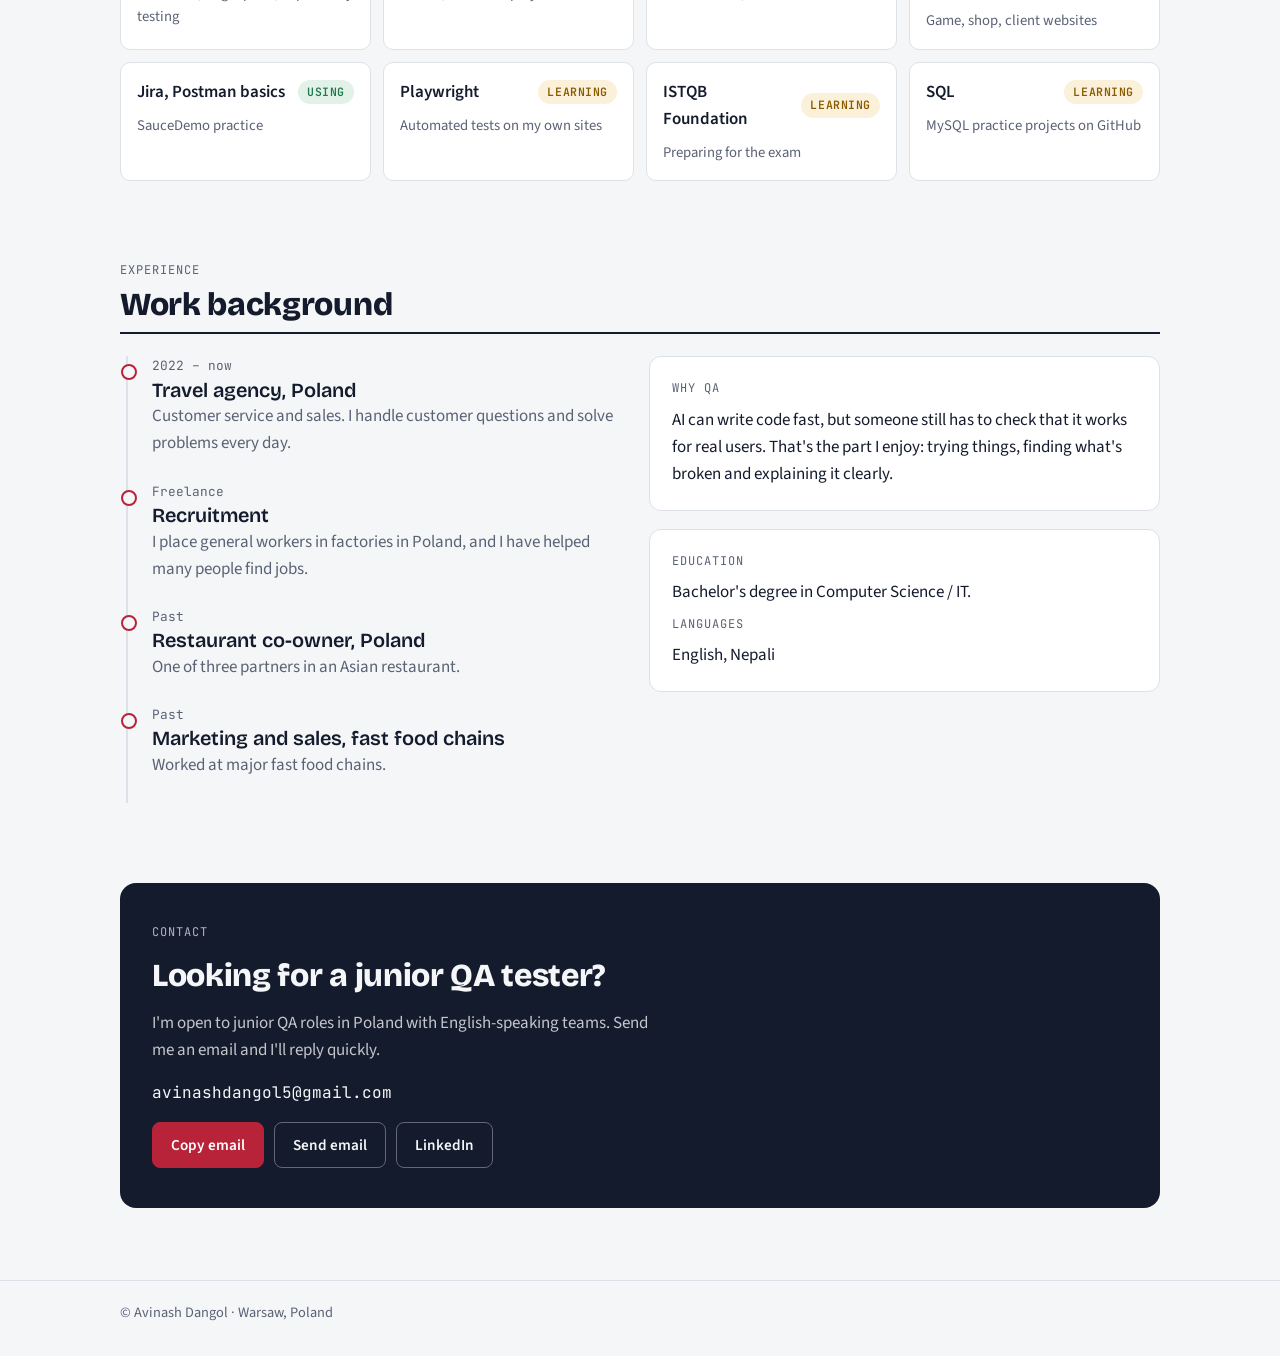
==== commit fbe36402: "Update index.html" ====
--- a/index.html
+++ b/index.html
@@ -3,115 +3,222 @@
 <head>
 <meta charset="utf-8">
 <meta name="viewport" content="width=device-width, initial-scale=1, viewport-fit=cover">
-<meta name="description" content="Portfolio of Avinash Dangol, junior QA tester in Warsaw, Poland.">
-<title>Avinash Dangol Portfolio</title>
+<meta name="description" content="Avinash Dangol: junior QA tester in Warsaw, Poland. I build websites and apps with AI, then test them properly.">
+<title>Avinash Dangol · QA Tester</title>
 <link rel="preconnect" href="https://fonts.googleapis.com">
+<link rel="preconnect" href="https://fonts.gstatic.com" crossorigin>
 <link rel="stylesheet" href="https://fonts.googleapis.com/css2?family=Bricolage+Grotesque:opsz,wght@12..96,600;12..96,800&family=Source+Sans+3:wght@400;600&family=JetBrains+Mono:wght@400;600&display=swap">
 <style>
-/* Layout: single column "test report" — each project is a case file with what was built and what was checked */
+/* Layout: sticky nav, split hero (intro + live "test run" console), then case-file sections that reveal on scroll */
 :root{
   --bg:#F5F6F8; --surface:#FFFFFF; --ink:#141B2D; --muted:#5A6275; --line:#DDE1E8;
   --accent:#B8233A; --accent-soft:#F7E3E6; --pass:#1F7A4D; --pass-soft:#E2F2E9; --learn:#8A5A00; --learn-soft:#FBF0D9;
-  --display:"Bricolage Grotesque", "Segoe UI", system-ui, sans-serif;
-  --body:"Source Sans 3", "Segoe UI", system-ui, sans-serif;
-  --mono:"JetBrains Mono", ui-monospace, Consolas, monospace;
+  --console:#141B2D; --console-ink:#D7DCE8; --console-dim:#7D869C;
+  --nav:rgba(245,246,248,.82);
+  --display:"Bricolage Grotesque","Segoe UI",system-ui,sans-serif;
+  --body:"Source Sans 3","Segoe UI",system-ui,sans-serif;
+  --mono:"JetBrains Mono",ui-monospace,Consolas,monospace;
 }
-@media (prefers-color-scheme: dark){:root:not([data-theme="light"]){
+@media (prefers-color-scheme: dark){:root{
   --bg:#0F1320; --surface:#171C2C; --ink:#E9ECF3; --muted:#9AA2B5; --line:#2A3146;
-  --accent:#F0657A; --accent-soft:#3A1C24; --pass:#5FD39A; --pass-soft:#163326; --learn:#F2C46B; --learn-soft:#3A2E14; color-scheme:dark}}
-:root[data-theme="dark"]{
-  --bg:#0F1320; --surface:#171C2C; --ink:#E9ECF3; --muted:#9AA2B5; --line:#2A3146;
-  --accent:#F0657A; --accent-soft:#3A1C24; --pass:#5FD39A; --pass-soft:#163326; --learn:#F2C46B; --learn-soft:#3A2E14; color-scheme:dark}
-
-body{background:var(--bg);color:var(--ink);font-family:var(--body);font-size:17px;line-height:1.6}
-.wrap{max-width:880px;margin:0 auto;padding-block:48px 64px;padding-left:max(16px,env(safe-area-inset-left,0px));padding-right:max(16px,env(safe-area-inset-right,0px));display:flex;flex-direction:column;gap:56px}
-h1,h2,h3{font-family:var(--display);text-wrap:balance;margin:0;line-height:1.15}
-h1{font-size:clamp(2.4rem,7vw,4rem);font-weight:800;letter-spacing:-.02em}
-h2{font-size:1.6rem;font-weight:800}
+  --accent:#F0657A; --accent-soft:#3A1C24; --pass:#5FD39A; --pass-soft:#163326; --learn:#F2C46B; --learn-soft:#3A2E14;
+  --console:#0A0D17; --console-ink:#D7DCE8; --console-dim:#6B7489; --nav:rgba(15,19,32,.82); color-scheme:dark}}
+
+*{box-sizing:border-box}
+html{scroll-behavior:smooth;scroll-padding-top:72px}
+body{margin:0;background:var(--bg);color:var(--ink);font-family:var(--body);font-size:17px;line-height:1.6;overflow-x:hidden}
+img{max-width:100%}
+h1,h2,h3{font-family:var(--display);text-wrap:balance;margin:0;line-height:1.12}
+h1{font-size:clamp(2.6rem,7.5vw,4.6rem);font-weight:800;letter-spacing:-.025em}
+h2{font-size:clamp(1.5rem,3.5vw,2rem);font-weight:800;letter-spacing:-.01em}
 h3{font-size:1.25rem;font-weight:600}
 p{margin:0;max-width:65ch}
 a{color:var(--accent)}
-a:focus-visible,button:focus-visible{outline:2px solid var(--accent);outline-offset:3px}
+a:focus-visible,button:focus-visible{outline:2px solid var(--accent);outline-offset:3px;border-radius:4px}
 .label{font-family:var(--mono);font-size:.75rem;letter-spacing:.08em;text-transform:uppercase;color:var(--muted)}
+.gutter{padding-left:max(16px,env(safe-area-inset-left,0px));padding-right:max(16px,env(safe-area-inset-right,0px))}
+.wrap{max-width:1040px;margin:0 auto}
+
+/* Scroll progress */
+.progress{position:fixed;top:0;left:0;height:3px;width:100%;background:var(--accent);transform-origin:0 50%;transform:scaleX(0);z-index:30}
+
+/* Nav */
+nav{position:sticky;top:0;z-index:20;background:var(--nav);backdrop-filter:blur(10px);-webkit-backdrop-filter:blur(10px);border-bottom:1px solid var(--line)}
+nav .wrap{display:flex;align-items:center;justify-content:space-between;gap:16px;height:60px}
+.brand{font-family:var(--display);font-weight:800;font-size:1.15rem;color:var(--ink);text-decoration:none;letter-spacing:-.01em}
+.brand span{color:var(--accent)}
+.navlinks{display:flex;gap:22px}
+.navlinks a{color:var(--muted);text-decoration:none;font-weight:600;font-size:.95rem;position:relative}
+.navlinks a::after{content:"";position:absolute;left:0;right:0;bottom:-4px;height:2px;background:var(--accent);transform:scaleX(0);transform-origin:left;transition:transform .25s}
+.navlinks a:hover{color:var(--ink)}
+.navlinks a:hover::after,.navlinks a.active::after{transform:scaleX(1)}
+.navlinks a.active{color:var(--ink)}
+@media (max-width:640px){.navlinks{gap:14px}.navlinks a{font-size:.85rem}.navlinks .hide-sm{display:none}}
 
 /* Hero */
-.hero{display:flex;flex-direction:column;gap:18px}
-.hero .role{font-family:var(--mono);font-size:.95rem;color:var(--accent);font-weight:600}
-.hero p.lead{font-size:1.2rem;color:var(--ink)}
-.hero h1 span{color:var(--accent)}
+.hero{display:grid;grid-template-columns:1.15fr .85fr;gap:48px;align-items:center;padding-block:72px 56px}
+.hero-text{display:flex;flex-direction:column;gap:20px;min-width:0}
+.status{display:inline-flex;align-items:center;gap:8px;font-family:var(--mono);font-size:.8rem;color:var(--pass);background:var(--pass-soft);padding:5px 12px;border-radius:999px;width:fit-content}
+.status i{width:8px;height:8px;border-radius:50%;background:var(--pass);animation:pulse 2s infinite}
+@keyframes pulse{0%{box-shadow:0 0 0 0 color-mix(in srgb,var(--pass) 60%,transparent)}70%{box-shadow:0 0 0 8px transparent}100%{box-shadow:0 0 0 0 transparent}}
+.hero h1 .dot{color:var(--accent)}
+.typed{font-family:var(--mono);font-size:clamp(1rem,2.4vw,1.2rem);color:var(--accent);font-weight:600;min-height:1.6em}
+.typed .caret{display:inline-block;width:.6ch;background:var(--accent);margin-left:2px;animation:blink 1s steps(1) infinite}
+@keyframes blink{50%{opacity:0}}
+.lead{font-size:1.2rem}
+.meta{display:flex;flex-wrap:wrap;gap:6px 18px;color:var(--muted);font-size:.95rem}
 .contact{display:flex;flex-wrap:wrap;gap:10px;align-items:center}
-.btn{display:inline-flex;align-items:center;gap:8px;padding:10px 16px;border-radius:8px;border:1px solid var(--line);background:var(--surface);color:var(--ink);font:600 .95rem var(--body);text-decoration:none;cursor:pointer}
+.btn{display:inline-flex;align-items:center;gap:8px;padding:11px 18px;border-radius:8px;border:1px solid var(--line);background:var(--surface);color:var(--ink);font:600 .95rem var(--body);text-decoration:none;cursor:pointer;transition:transform .2s,box-shadow .2s,border-color .2s}
+.btn:hover{transform:translateY(-2px);box-shadow:0 6px 18px -8px rgba(20,27,45,.35);border-color:var(--ink)}
 .btn.primary{background:var(--accent);border-color:var(--accent);color:#fff}
-.email{font-family:var(--mono);font-size:.9rem;user-select:all}
-.meta{display:flex;flex-wrap:wrap;gap:6px 20px;color:var(--muted);font-size:.95rem}
+.btn.primary:hover{border-color:var(--accent)}
+
+/* Test-run console */
+.console{background:var(--console);color:var(--console-ink);border-radius:12px;font-family:var(--mono);font-size:.82rem;line-height:1.75;box-shadow:0 24px 48px -24px rgba(10,13,23,.55);overflow:hidden;min-width:0}
+.console-bar{display:flex;align-items:center;gap:6px;padding:10px 14px;border-bottom:1px solid rgba(255,255,255,.08)}
+.console-bar i{width:10px;height:10px;border-radius:50%;background:#3A4258}
+.console-bar span{margin-left:8px;color:var(--console-dim);font-size:.75rem}
+.console-body{padding:14px 16px 16px;min-height:262px}
+.console .cmd{color:var(--console-dim)}
+.console .ln{white-space:nowrap;overflow:hidden;text-overflow:ellipsis}
+.console .ok{color:#5FD39A}
+.console .run{color:#F2C46B}
+.console .sum{margin-top:8px;padding-top:8px;border-top:1px solid rgba(255,255,255,.08)}
+.console .sum b{color:#5FD39A}
+
+/* Stats */
+.stats{display:grid;grid-template-columns:repeat(4,1fr);gap:0;border:1px solid var(--line);border-radius:12px;background:var(--surface);margin-bottom:72px}
+.stat{padding:22px;display:flex;flex-direction:column;gap:2px;border-left:1px solid var(--line)}
+.stat:first-child{border-left:0}
+.stat strong{font-family:var(--display);font-size:2rem;font-weight:800;font-variant-numeric:tabular-nums;line-height:1.1}
+.stat span{color:var(--muted);font-size:.92rem}
+@media (max-width:760px){.hero{grid-template-columns:1fr;padding-block:48px 40px;gap:32px}.stats{grid-template-columns:1fr 1fr}.stat:nth-child(3){border-left:0}.stat:nth-child(n+3){border-top:1px solid var(--line)}}
 
 /* Sections */
-section{display:flex;flex-direction:column;gap:20px}
+main{display:flex;flex-direction:column;gap:80px;padding-bottom:72px}
+section{display:flex;flex-direction:column;gap:22px}
 .head{display:flex;flex-direction:column;gap:6px;border-bottom:2px solid var(--ink);padding-bottom:10px}
 
 /* Case files */
-.cases{display:flex;flex-direction:column;gap:18px}
-.case{background:var(--surface);border:1px solid var(--line);border-radius:10px;padding:22px;display:grid;grid-template-columns:1fr;gap:14px}
+.cases{display:grid;grid-template-columns:1fr;gap:18px}
+.case{background:var(--surface);border:1px solid var(--line);border-radius:12px;padding:24px;display:grid;gap:14px;transition:transform .25s,box-shadow .25s,border-color .25s;position:relative;overflow:hidden}
+.case::before{content:"";position:absolute;left:0;top:0;bottom:0;width:3px;background:var(--accent);transform:scaleY(0);transform-origin:top;transition:transform .35s}
+.case:hover{transform:translateY(-3px);box-shadow:0 14px 32px -18px rgba(20,27,45,.4);border-color:color-mix(in srgb,var(--accent) 35%,var(--line))}
+.case:hover::before{transform:scaleY(1)}
 .case-top{display:flex;flex-wrap:wrap;justify-content:space-between;gap:8px 16px;align-items:baseline}
 .id{font-family:var(--mono);font-size:.8rem;color:var(--muted)}
 .pill{font-family:var(--mono);font-size:.72rem;font-weight:600;letter-spacing:.05em;text-transform:uppercase;padding:3px 9px;border-radius:999px;white-space:nowrap}
 .pill.live{background:var(--pass-soft);color:var(--pass)}
 .pill.client{background:var(--accent-soft);color:var(--accent)}
 .pill.wip{background:var(--learn-soft);color:var(--learn)}
-.cols{display:grid;grid-template-columns:1fr 1fr;gap:16px}
-.cols > div{min-width:0;display:flex;flex-direction:column;gap:6px}
+.cols{display:grid;grid-template-columns:1fr 1fr;gap:18px}
+.cols>div{min-width:0;display:flex;flex-direction:column;gap:6px}
 ul{margin:0;padding-left:1.1em;display:flex;flex-direction:column;gap:4px}
 ul.checks{list-style:none;padding-left:0}
 ul.checks li{padding-left:1.6em;position:relative}
 ul.checks li::before{content:"✓";position:absolute;left:0;color:var(--pass);font-weight:700}
 .tags{display:flex;flex-wrap:wrap;gap:6px}
 .tag{font-family:var(--mono);font-size:.75rem;border:1px solid var(--line);border-radius:6px;padding:2px 8px;color:var(--muted)}
-.links{display:flex;flex-wrap:wrap;gap:14px;font-weight:600}
-
-/* Skills table */
-.table-wrap{overflow-x:auto;background:var(--surface);border:1px solid var(--line);border-radius:10px}
-table{border-collapse:collapse;width:100%;min-width:520px}
-th,td{text-align:left;padding:12px 16px;border-bottom:1px solid var(--line);vertical-align:top}
-tr:last-child td{border-bottom:0}
-th{font-family:var(--mono);font-size:.75rem;letter-spacing:.08em;text-transform:uppercase;color:var(--muted);font-weight:600}
+.links{display:flex;flex-wrap:wrap;gap:16px;font-weight:600}
+.links a{text-decoration:none;background:linear-gradient(currentColor,currentColor) 0 100%/0 2px no-repeat;transition:background-size .25s}
+.links a:hover{background-size:100% 2px}
+.grid2{display:grid;grid-template-columns:1fr 1fr;gap:18px}
+@media (max-width:640px){.cols,.grid2{grid-template-columns:1fr}.case{padding:18px}}
+
+/* Skills */
+.skills{display:grid;grid-template-columns:repeat(auto-fit,minmax(230px,1fr));gap:12px}
+.skill{background:var(--surface);border:1px solid var(--line);border-radius:10px;padding:16px;display:flex;flex-direction:column;gap:8px}
+.skill-top{display:flex;justify-content:space-between;align-items:center;gap:8px}
+.skill b{font-weight:600}
+.skill span.where{color:var(--muted);font-size:.92rem}
 
 /* Timeline */
-.timeline{display:flex;flex-direction:column;gap:0;border-left:2px solid var(--line);margin-left:6px}
-.t{padding:0 0 22px 22px;position:relative;display:flex;flex-direction:column;gap:2px}
+.timeline{display:flex;flex-direction:column;border-left:2px solid var(--line);margin-left:6px}
+.t{padding:0 0 24px 24px;position:relative;display:flex;flex-direction:column;gap:2px}
 .t::before{content:"";position:absolute;left:-7px;top:8px;width:12px;height:12px;border-radius:50%;background:var(--bg);border:2px solid var(--accent)}
 .t .when{font-family:var(--mono);font-size:.8rem;color:var(--muted)}
 .t p{color:var(--muted)}
-
-.two{display:grid;grid-template-columns:1fr 1fr;gap:18px}
-.box{background:var(--surface);border:1px solid var(--line);border-radius:10px;padding:20px;display:flex;flex-direction:column;gap:8px;min-width:0}
-footer{color:var(--muted);font-size:.9rem;border-top:1px solid var(--line);padding-top:18px}
-
-@media (max-width:640px){.cols,.two{grid-template-columns:1fr}.case{padding:18px}}
-@media (prefers-reduced-motion:no-preference){.btn{transition:transform .15s}.btn:hover{transform:translateY(-1px)}}
-*{box-sizing:border-box}body{margin:0}img{max-width:100%}
+.box{background:var(--surface);border:1px solid var(--line);border-radius:12px;padding:22px;display:flex;flex-direction:column;gap:8px;min-width:0}
+
+/* Contact band */
+.cta{background:var(--ink);color:var(--bg);border-radius:16px;padding:40px 32px;display:flex;flex-direction:column;gap:16px;align-items:flex-start}
+.cta h2{color:var(--bg)}
+.cta p{color:color-mix(in srgb,var(--bg) 78%,var(--ink))}
+.cta .email{font-family:var(--mono);font-size:1rem;user-select:all}
+.cta .btn{background:transparent;color:var(--bg);border-color:color-mix(in srgb,var(--bg) 35%,var(--ink))}
+.cta .btn.primary{background:var(--accent);border-color:var(--accent);color:#fff}
+footer{color:var(--muted);font-size:.9rem;border-top:1px solid var(--line);padding-block:20px 32px}
+
+/* Motion: page-load stagger + scroll reveal (only when JS runs, so content stays visible without it) */
+.js .rise{opacity:0;transform:translateY(18px)}
+.js .rise.in{opacity:1;transform:none;transition:opacity .7s ease,transform .7s cubic-bezier(.2,.7,.2,1)}
+@media (prefers-reduced-motion:reduce){
+  html{scroll-behavior:auto}
+  .js .rise{opacity:1;transform:none}
+  *,*::before,*::after{animation:none!important;transition:none!important}
+}
 </style>
 </head>
 <body>
-
+<div class="progress" id="progress"></div>
+
+<nav class="gutter">
+  <div class="wrap">
+    <a class="brand" href="#top">Avinash<span>.</span></a>
+    <div class="navlinks">
+      <a href="#qa">QA work</a>
+      <a href="#projects">Projects</a>
+      <a href="#skills" class="hide-sm">Skills</a>
+      <a href="#contact">Contact</a>
+    </div>
+  </div>
+</nav>
+
+<div class="gutter" id="top">
 <div class="wrap">
 
 <header class="hero">
-  <div class="role">Junior QA Tester · Manual + learning Playwright · Warsaw, Poland</div>
-  <h1>Avinash Dangol<span>.</span></h1>
-  <p class="lead">I build real websites and apps with AI tools like Claude, then I check that they work. I like finding out how products break, and I have a background in sales and customer service, so I know what real users notice.</p>
-  <div class="meta"><span>Bachelor's degree in CS / IT</span><span>English · Nepali</span><span>Living in Poland since 2017</span></div>
-  <div class="contact">
-    <span class="email" id="email">avinashdangol5@gmail.com</span>
-    <button class="btn primary" id="copyBtn" type="button">Copy email</button>
-    <a class="btn" href="https://github.com/avinashdangol" target="_blank" rel="noopener">GitHub</a>
-    <a class="btn" href="https://www.linkedin.com/in/avinash-dangol-6977721ba" target="_blank" rel="noopener">LinkedIn</a>
+  <div class="hero-text">
+    <span class="status rise"><i></i>Open to junior QA roles</span>
+    <h1 class="rise">Avinash Dangol<span class="dot">.</span></h1>
+    <div class="typed rise" aria-label="Junior QA Tester"><span id="typed">Junior QA Tester</span><span class="caret">&nbsp;</span></div>
+    <p class="lead rise">I build real websites and apps with AI tools like Claude, then I test them properly. I like finding out how products break, and my background in sales and customer service means I know what real users notice.</p>
+    <div class="meta rise"><span>Warsaw, Poland</span><span>Bachelor's in CS / IT</span><span>English · Nepali</span></div>
+    <div class="contact rise">
+      <a class="btn primary" href="#contact">Contact me</a>
+      <a class="btn" href="https://github.com/avinashdangol" target="_blank" rel="noopener">GitHub</a>
+      <a class="btn" href="https://www.linkedin.com/in/avinash-dangol-6977721ba" target="_blank" rel="noopener">LinkedIn</a>
+    </div>
+  </div>
+
+  <div class="console rise" aria-hidden="true">
+    <div class="console-bar"><i></i><i></i><i></i><span>my-test-checklist.log</span></div>
+    <div class="console-body" id="console">
+      <div class="ln cmd">$ run checks --all-projects</div>
+      <div class="ln"><span class="ok">✓</span> login works for paid students</div>
+      <div class="ln"><span class="ok">✓</span> free users see only 3 lessons</div>
+      <div class="ln"><span class="ok">✓</span> daily email reaches test inbox</div>
+      <div class="ln"><span class="ok">✓</span> game runs on mobile, landscape</div>
+      <div class="ln"><span class="ok">✓</span> shop checkout flow on phone</div>
+      <div class="ln"><span class="ok">✓</span> all links and contact details</div>
+      <div class="ln sum"><b>6 passed</b> · ready to ship</div>
+    </div>
   </div>
 </header>
 
-<section>
-  <div class="head"><span class="label">QA work</span><h2>Testing practice</h2></div>
+<div class="stats rise">
+  <div class="stat"><strong data-count="6">6</strong><span>live projects built</span></div>
+  <div class="stat"><strong data-count="15" data-suffix="+">15+</strong><span>test cases on SauceDemo</span></div>
+  <div class="stat"><strong data-count="4">4</strong><span>testers I coordinated</span></div>
+  <div class="stat"><strong data-count="2017">2017</strong><span>living in Poland since</span></div>
+</div>
+
+<main>
+
+<section id="qa">
+  <div class="head rise"><span class="label">QA work</span><h2>Testing practice</h2></div>
   <div class="cases">
-    <article class="case">
+    <article class="case rise">
       <div class="case-top"><span class="id">QA-01 · Manual testing</span><span class="pill live">On GitHub</span></div>
       <h3>SauceDemo: e-commerce app testing</h3>
       <p>Manual testing of a demo online shop. I wrote test cases, ran them and documented the bugs I found with steps to reproduce and screenshots.</p>
@@ -127,11 +234,11 @@
   </div>
 </section>
 
-<section>
-  <div class="head"><span class="label">Projects</span><h2>What I built and how I tested it</h2></div>
+<section id="projects">
+  <div class="head rise"><span class="label">Projects</span><h2>What I built and how I tested it</h2></div>
   <div class="cases">
 
-    <article class="case">
+    <article class="case rise">
       <div class="case-top"><span class="id">CASE-01 · Web app</span><span class="pill live">Live</span></div>
       <h3>Polish Bhasa: Polish course for Nepali speakers</h3>
       <p>I came up with the idea of writing Polish pronunciation in Nepali script, because Polish was very hard for me when I arrived. I built a full A1 course website with paid access, a daily email and ad spaces for local businesses.</p>
@@ -142,7 +249,7 @@
           <li>Separate email lists for students and free subscribers</li>
           <li>Paid ad banners for restaurants and shops</li></ul></div>
         <div><span class="label">How I tested it</span>
-          <ul class="checks"><li>Ran a team of 4 testers with free test accounts</li>
+          <ul class="checks"><li>Coordinated 4 testers with free test accounts</li>
           <li>Checked locked vs unlocked lessons for paid and free users</li>
           <li>Sent every bulk email to a test inbox before real users got it</li>
           <li>Tested on phones, since most students use mobile</li></ul></div>
@@ -151,123 +258,181 @@
       <div class="links"><a href="https://polishbhasa.pl" target="_blank" rel="noopener">polishbhasa.pl ↗</a><a href="https://www.youtube.com/@PolishBhasa" target="_blank" rel="noopener">YouTube ↗</a></div>
     </article>
 
-    <article class="case">
-      <div class="case-top"><span class="id">CASE-02 · Browser game</span><span class="pill live">Live</span></div>
-      <h3>Kanchha's Kathmandu Run</h3>
-      <p>A 2D side-scrolling platformer set in Kathmandu, made with AI and published on itch.io so anyone can play in the browser.</p>
-      <div class="cols">
-        <div><span class="label">What I built</span>
-          <ul><li>Nepali-themed levels, characters and story</li>
-          <li>Playable on desktop and on mobile in landscape</li>
-          <li>Published and promoted on my YouTube channel</li></ul></div>
-        <div><span class="label">How I tested it</span>
-          <ul class="checks"><li>Played through levels to find bugs in jumps and collisions</li>
-          <li>Checked touch controls on mobile in landscape</li>
-          <li>Checked it loads and plays after upload to itch.io</li></ul></div>
-      </div>
-      <div class="tags"><span class="tag">HTML5</span><span class="tag">JavaScript</span><span class="tag">Game testing</span></div>
-      <div class="links"><a href="https://dangolstudio.itch.io/kathmandu-run" target="_blank" rel="noopener">Play on itch.io ↗</a></div>
-    </article>
-
-    <article class="case">
-      <div class="case-top"><span class="id">CASE-03 · Online shop</span><span class="pill live">Live · Co-founder</span></div>
-      <h3>Sweet Bento by SA: online cake shop</h3>
-      <p>An online bento cake business in Warsaw that I co-founded. I built the website and the brand, and I run the online side of the business.</p>
-      <div class="cols">
-        <div><span class="label">What I built</span>
-          <ul><li>The shop website, from start to launch</li>
-          <li>Logo and branding</li>
-          <li>Pages for products and customer contact</li></ul></div>
-        <div><span class="label">How I tested it</span>
-          <ul class="checks"><li>Checked the full customer journey, from browsing to contacting us</li>
-          <li>Checked the layout on phones, where most customers shop</li>
-          <li>Checked links, prices and contact details before launch</li></ul></div>
-      </div>
-      <div class="tags"><span class="tag">E-commerce</span><span class="tag">Branding</span><span class="tag">Claude AI</span></div>
-      <div class="links"><a href="https://sweetbentobysa.com" target="_blank" rel="noopener">sweetbentobysa.com ↗</a></div>
-    </article>
-
-    <article class="case">
-      <div class="case-top"><span class="id">CASE-04 · Business website</span><span class="pill client">Client</span></div>
-      <h3>CONEKTIK recruitment agency website</h3>
-      <p>A website for an employment agency with branches in Kraków, Wrocław and Warsaw. It serves two groups: employers who want to hire and people looking for work.</p>
-      <div class="cols">
-        <div><span class="label">What I built</span>
-          <ul><li>Pages for employers and for job seekers</li>
-          <li>Brand colors, contact details and branch info</li>
-          <li>Links to the agency's social media</li></ul></div>
-        <div><span class="label">How I tested it</span>
-          <ul class="checks"><li>Checked all links, contact details and forms</li>
-          <li>Checked the layout on phone, tablet and desktop</li>
-          <li>Checked the content from both user groups' point of view</li></ul></div>
-      </div>
-      <div class="tags"><span class="tag">WordPress</span><span class="tag">Responsive design</span></div>
-      <div class="links"><a href="https://conektik.com.pl" target="_blank" rel="noopener">conektik.com.pl ↗</a></div>
-    </article>
-
-    <article class="case">
-      <div class="case-top"><span class="id">CASE-05 · Freelance design</span><span class="pill client">Clients</span></div>
-      <h3>Dangol Design: logos, posters and social media</h3>
-      <p>My freelance design work for small businesses in Warsaw, made with AI tools. Clients include an employment agency that orders posters regularly.</p>
-      <div class="tags"><span class="tag">Logo design</span><span class="tag">Posters</span><span class="tag">Facebook pages</span><span class="tag">Client communication</span></div>
-      <div class="links"><a href="https://www.facebook.com/profile.php?id=61595044676432" target="_blank" rel="noopener">Facebook page ↗</a></div>
-    </article>
-
-    <article class="case">
+    <div class="grid2">
+      <article class="case rise">
+        <div class="case-top"><span class="id">CASE-02 · Browser game</span><span class="pill live">Live</span></div>
+        <h3>Kanchha's Kathmandu Run</h3>
+        <p>A 2D side-scrolling platformer set in Kathmandu, made with AI and published on itch.io so anyone can play in the browser.</p>
+        <ul class="checks"><li>Played through levels to find bugs in jumps and collisions</li>
+        <li>Checked touch controls on mobile in landscape</li>
+        <li>Checked it loads and plays after upload</li></ul>
+        <div class="tags"><span class="tag">HTML5</span><span class="tag">JavaScript</span><span class="tag">Game testing</span></div>
+        <div class="links"><a href="https://dangolstudio.itch.io/kathmandu-run" target="_blank" rel="noopener">Play on itch.io ↗</a></div>
+      </article>
+
+      <article class="case rise">
+        <div class="case-top"><span class="id">CASE-03 · Online shop</span><span class="pill live">Co-founder</span></div>
+        <h3>Sweet Bento by SA</h3>
+        <p>An online bento cake business in Warsaw that I co-founded. I built the website and the brand, and I run the online side.</p>
+        <ul class="checks"><li>Checked the customer journey, from browsing to contacting us</li>
+        <li>Checked the layout on phones, where most customers shop</li>
+        <li>Checked links, prices and contact details before launch</li></ul>
+        <div class="tags"><span class="tag">E-commerce</span><span class="tag">Branding</span></div>
+        <div class="links"><a href="https://sweetbentobysa.com" target="_blank" rel="noopener">sweetbentobysa.com ↗</a></div>
+      </article>
+
+      <article class="case rise">
+        <div class="case-top"><span class="id">CASE-04 · Business website</span><span class="pill client">Client</span></div>
+        <h3>CONEKTIK recruitment agency</h3>
+        <p>A website for an employment agency with branches in Kraków, Wrocław and Warsaw, for both employers and job seekers.</p>
+        <ul class="checks"><li>Checked all links, contact details and forms</li>
+        <li>Checked the layout on phone, tablet and desktop</li>
+        <li>Checked content from both user groups' point of view</li></ul>
+        <div class="tags"><span class="tag">WordPress</span><span class="tag">Responsive design</span></div>
+        <div class="links"><a href="https://conektik.com.pl" target="_blank" rel="noopener">conektik.com.pl ↗</a></div>
+      </article>
+
+      <article class="case rise">
+        <div class="case-top"><span class="id">CASE-05 · Freelance design</span><span class="pill client">Clients</span></div>
+        <h3>Dangol Design</h3>
+        <p>Logos, posters and social media pages for small businesses in Warsaw, made with AI tools. Clients include an employment agency that orders posters regularly.</p>
+        <div class="tags"><span class="tag">Logo design</span><span class="tag">Posters</span><span class="tag">Client communication</span></div>
+        <div class="links"><a href="https://www.facebook.com/profile.php?id=61595044676432" target="_blank" rel="noopener">Facebook page ↗</a></div>
+      </article>
+    </div>
+
+    <article class="case rise">
       <div class="case-top"><span class="id">CASE-06 · Video</span><span class="pill wip">Ongoing</span></div>
       <h3>Space of Avinash: my YouTube channel</h3>
       <p>My personal YouTube channel, where I post videos and promote my projects, including my game.</p>
-      <div class="tags"><span class="tag">Video</span><span class="tag">Social media</span></div>
     </article>
 
   </div>
 </section>
 
+<section id="skills">
+  <div class="head rise"><span class="label">Skills</span><h2>What I can do now and what I'm learning</h2></div>
+  <div class="skills">
+    <div class="skill rise"><div class="skill-top"><b>Manual testing</b><span class="pill live">Using</span></div><span class="where">Test cases, bug reports, exploratory testing</span></div>
+    <div class="skill rise"><div class="skill-top"><b>Building with AI</b><span class="pill live">Using</span></div><span class="where">Claude, for all the projects above</span></div>
+    <div class="skill rise"><div class="skill-top"><b>WordPress</b><span class="pill live">Using</span></div><span class="where">Polish Bhasa, CONEKTIK</span></div>
+    <div class="skill rise"><div class="skill-top"><b>Mobile and browser checks</b><span class="pill live">Using</span></div><span class="where">Game, shop, client websites</span></div>
+    <div class="skill rise"><div class="skill-top"><b>Jira, Postman basics</b><span class="pill live">Using</span></div><span class="where">SauceDemo practice</span></div>
+    <div class="skill rise"><div class="skill-top"><b>Playwright</b><span class="pill wip">Learning</span></div><span class="where">Automated tests on my own sites</span></div>
+    <div class="skill rise"><div class="skill-top"><b>ISTQB Foundation</b><span class="pill wip">Learning</span></div><span class="where">Preparing for the exam</span></div>
+    <div class="skill rise"><div class="skill-top"><b>SQL</b><span class="pill wip">Learning</span></div><span class="where">MySQL practice projects on GitHub</span></div>
+  </div>
+</section>
+
 <section>
-  <div class="head"><span class="label">Skills</span><h2>What I can do now and what I'm learning</h2></div>
-  <div class="table-wrap">
-    <table>
-      <thead><tr><th>Skill</th><th>Level</th><th>Where I used it</th></tr></thead>
-      <tbody>
-        <tr><td>Manual testing (test cases, bug reports)</td><td><span class="pill live">Using</span></td><td>Polish Bhasa, game, client websites</td></tr>
-        <tr><td>Building with AI (Claude)</td><td><span class="pill live">Using</span></td><td>All the projects above</td></tr>
-        <tr><td>WordPress</td><td><span class="pill live">Using</span></td><td>Polish Bhasa, CONEKTIK</td></tr>
-        <tr><td>Mobile and cross-browser checks</td><td><span class="pill live">Using</span></td><td>Game, websites</td></tr>
-        <tr><td>Playwright test automation</td><td><span class="pill wip">Learning</span></td><td>Practice tests on my own sites</td></tr>
-        <tr><td>ISTQB Foundation</td><td><span class="pill wip">Learning</span></td><td>Preparing for the exam</td></tr>
-        <tr><td>SQL, Excel, Power BI</td><td><span class="pill wip">Learning</span></td><td>Self-study projects</td></tr>
-      </tbody>
-    </table>
+  <div class="head rise"><span class="label">Experience</span><h2>Work background</h2></div>
+  <div class="grid2">
+    <div class="timeline rise">
+      <div class="t"><span class="when">2022 – now</span><h3>Travel agency, Poland</h3><p>Customer service and sales. I handle customer questions and solve problems every day.</p></div>
+      <div class="t"><span class="when">Freelance</span><h3>Recruitment</h3><p>I place general workers in factories in Poland, and I have helped many people find jobs.</p></div>
+      <div class="t"><span class="when">Past</span><h3>Restaurant co-owner, Poland</h3><p>One of three partners in an Asian restaurant.</p></div>
+      <div class="t"><span class="when">Past</span><h3>Marketing and sales, fast food chains</h3><p>Worked at major fast food chains.</p></div>
+    </div>
+    <div style="display:flex;flex-direction:column;gap:18px">
+      <div class="box rise"><span class="label">Why QA</span><p>AI can write code fast, but someone still has to check that it works for real users. That's the part I enjoy: trying things, finding what's broken and explaining it clearly.</p></div>
+      <div class="box rise"><span class="label">Education</span><p>Bachelor's degree in Computer Science / IT.</p><span class="label">Languages</span><p>English, Nepali</p></div>
+    </div>
   </div>
 </section>
 
-<section>
-  <div class="head"><span class="label">Experience</span><h2>Work background</h2></div>
-  <div class="timeline">
-    <div class="t"><span class="when">2022 – now</span><h3>Travel agency, Poland</h3><p>Customer service and sales. I handle customer questions and solve problems every day.</p></div>
-    <div class="t"><span class="when">Freelance</span><h3>Recruitment</h3><p>I place general workers in factories in Poland, and I have helped many people find jobs.</p></div>
-    <div class="t"><span class="when">Past</span><h3>Restaurant co-owner, Poland</h3><p>One of three partners in an Asian restaurant (Korean, bao, dimsum, Thai, ramen).</p></div>
-    <div class="t"><span class="when">Past</span><h3>Marketing and sales, fast food chains</h3><p>Worked at major fast food chains.</p></div>
+<section id="contact">
+  <div class="cta rise">
+    <span class="label" style="color:inherit;opacity:.7">Contact</span>
+    <h2>Looking for a junior QA tester?</h2>
+    <p>I'm open to junior QA roles in Poland with English-speaking teams. Send me an email and I'll reply quickly.</p>
+    <span class="email" id="email">avinashdangol5@gmail.com</span>
+    <div class="contact">
+      <button class="btn primary" id="copyBtn" type="button">Copy email</button>
+      <a class="btn" href="mailto:avinashdangol5@gmail.com">Send email</a>
+      <a class="btn" href="https://www.linkedin.com/in/avinash-dangol-6977721ba" target="_blank" rel="noopener">LinkedIn</a>
+    </div>
   </div>
 </section>
 
-<section>
-  <div class="two">
-    <div class="box"><span class="label">Why QA</span><p>AI can write code fast, but someone still has to check that it works for real users. That's the part I enjoy: trying things, finding what's broken and explaining it clearly.</p></div>
-    <div class="box"><span class="label">Education</span><p>Bachelor's degree in Computer Science / IT.</p><span class="label">Languages</span><p>English, Nepali</p></div>
-  </div>
-</section>
-
-<footer>Avinash Dangol · Warsaw, Poland · avinashdangol5@gmail.com</footer>
+</main>
 </div>
+</div>
+
+<footer class="gutter"><div class="wrap">© Avinash Dangol · Warsaw, Poland</div></footer>
 
 <script>
-document.getElementById('copyBtn').addEventListener('click', function(){
-  var b=this, t=document.getElementById('email').textContent;
-  function done(){b.textContent='Copied';setTimeout(function(){b.textContent='Copy email'},1600)}
-  function fallback(){var r=document.createRange();r.selectNodeContents(document.getElementById('email'));var s=getSelection();s.removeAllRanges();s.addRange(r);b.textContent='Press Ctrl+C'}
-  try{navigator.clipboard.writeText(t).then(done,fallback)}catch(e){fallback()}
-});
+(function(){
+  var reduce = window.matchMedia && matchMedia('(prefers-reduced-motion: reduce)').matches;
+  document.documentElement.classList.add('js');
+
+  // Reveal: hero items stagger on load, the rest on scroll
+  var items = [].slice.call(document.querySelectorAll('.rise'));
+  var heroItems = items.filter(function(el){ return el.closest('.hero') || el.classList.contains('stats'); });
+  heroItems.forEach(function(el,i){ setTimeout(function(){ el.classList.add('in'); }, reduce ? 0 : 120 + i*110); });
+  if ('IntersectionObserver' in window){
+    var io = new IntersectionObserver(function(es){
+      es.forEach(function(e){ if(e.isIntersecting){ e.target.classList.add('in'); io.unobserve(e.target); } });
+    }, {rootMargin:'0px 0px -8% 0px'});
+    items.forEach(function(el){ if(heroItems.indexOf(el)<0) io.observe(el); });
+  } else { items.forEach(function(el){ el.classList.add('in'); }); }
+
+  // Typed role line
+  var roles = ['Junior QA Tester','Manual testing · bug reports','Learning Playwright','Building with AI, testing by hand'];
+  var el = document.getElementById('typed');
+  if (!reduce){
+    var r=0, c=roles[0].length, del=true;
+    setTimeout(function tick(){
+      var w = roles[r];
+      if (del){ c--; el.textContent = w.slice(0,c); if(c===0){ del=false; r=(r+1)%roles.length; } setTimeout(tick, 35); }
+      else { var nw = roles[r]; c++; el.textContent = nw.slice(0,c); if(c===nw.length){ del=true; setTimeout(tick, 2200); } else setTimeout(tick, 60); }
+    }, 2600);
+  }
+
+  // Console: replay the test run line by line
+  if (!reduce){
+    var lines = [].slice.call(document.querySelectorAll('#console .ln'));
+    function run(){
+      lines.forEach(function(l){ l.style.visibility='hidden'; });
+      lines.forEach(function(l,i){
+        setTimeout(function(){
+          l.style.visibility='visible';
+          var mark = l.querySelector('.ok');
+          if (mark){ mark.textContent='…'; mark.className='run'; setTimeout(function(){ mark.textContent='✓'; mark.className='ok'; }, 380); }
+        }, 500 + i*620);
+      });
+      setTimeout(run, 500 + lines.length*620 + 4500);
+    }
+    run();
+  }
+
+  // Count-up stats
+  function countUp(n){
+    var target = +n.dataset.count, suf = n.dataset.suffix||'', start = target>1000 ? target-30 : 0, t0=null;
+    function step(t){ if(!t0) t0=t; var p=Math.min((t-t0)/1200,1); n.textContent = Math.round(start+(target-start)*(1-Math.pow(1-p,3))) + (p===1?suf:''); if(p<1) requestAnimationFrame(step); }
+    requestAnimationFrame(step);
+  }
+  if (!reduce) document.querySelectorAll('[data-count]').forEach(function(n){ setTimeout(function(){ countUp(n); }, 700); });
+
+  // Scroll progress + active nav link
+  var bar = document.getElementById('progress');
+  var links = [].slice.call(document.querySelectorAll('.navlinks a'));
+  function onScroll(){
+    var h = document.documentElement, max = h.scrollHeight - h.clientHeight;
+    bar.style.transform = 'scaleX(' + (max>0 ? h.scrollTop/max : 0) + ')';
+    var cur = null;
+    links.forEach(function(a){ var s=document.querySelector(a.getAttribute('href')); if(s && s.getBoundingClientRect().top < 140) cur=a; });
+    links.forEach(function(a){ a.classList.toggle('active', a===cur); });
+  }
+  addEventListener('scroll', onScroll, {passive:true}); onScroll();
+
+  // Copy email
+  document.getElementById('copyBtn').addEventListener('click', function(){
+    var b=this, t=document.getElementById('email').textContent;
+    function done(){ b.textContent='Copied ✓'; setTimeout(function(){ b.textContent='Copy email'; },1600); }
+    function fallback(){ var rg=document.createRange(); rg.selectNodeContents(document.getElementById('email')); var s=getSelection(); s.removeAllRanges(); s.addRange(rg); b.textContent='Press Ctrl+C'; }
+    try{ navigator.clipboard.writeText(t).then(done,fallback); }catch(e){ fallback(); }
+  });
+})();
 </script>
 </body>
 </html>
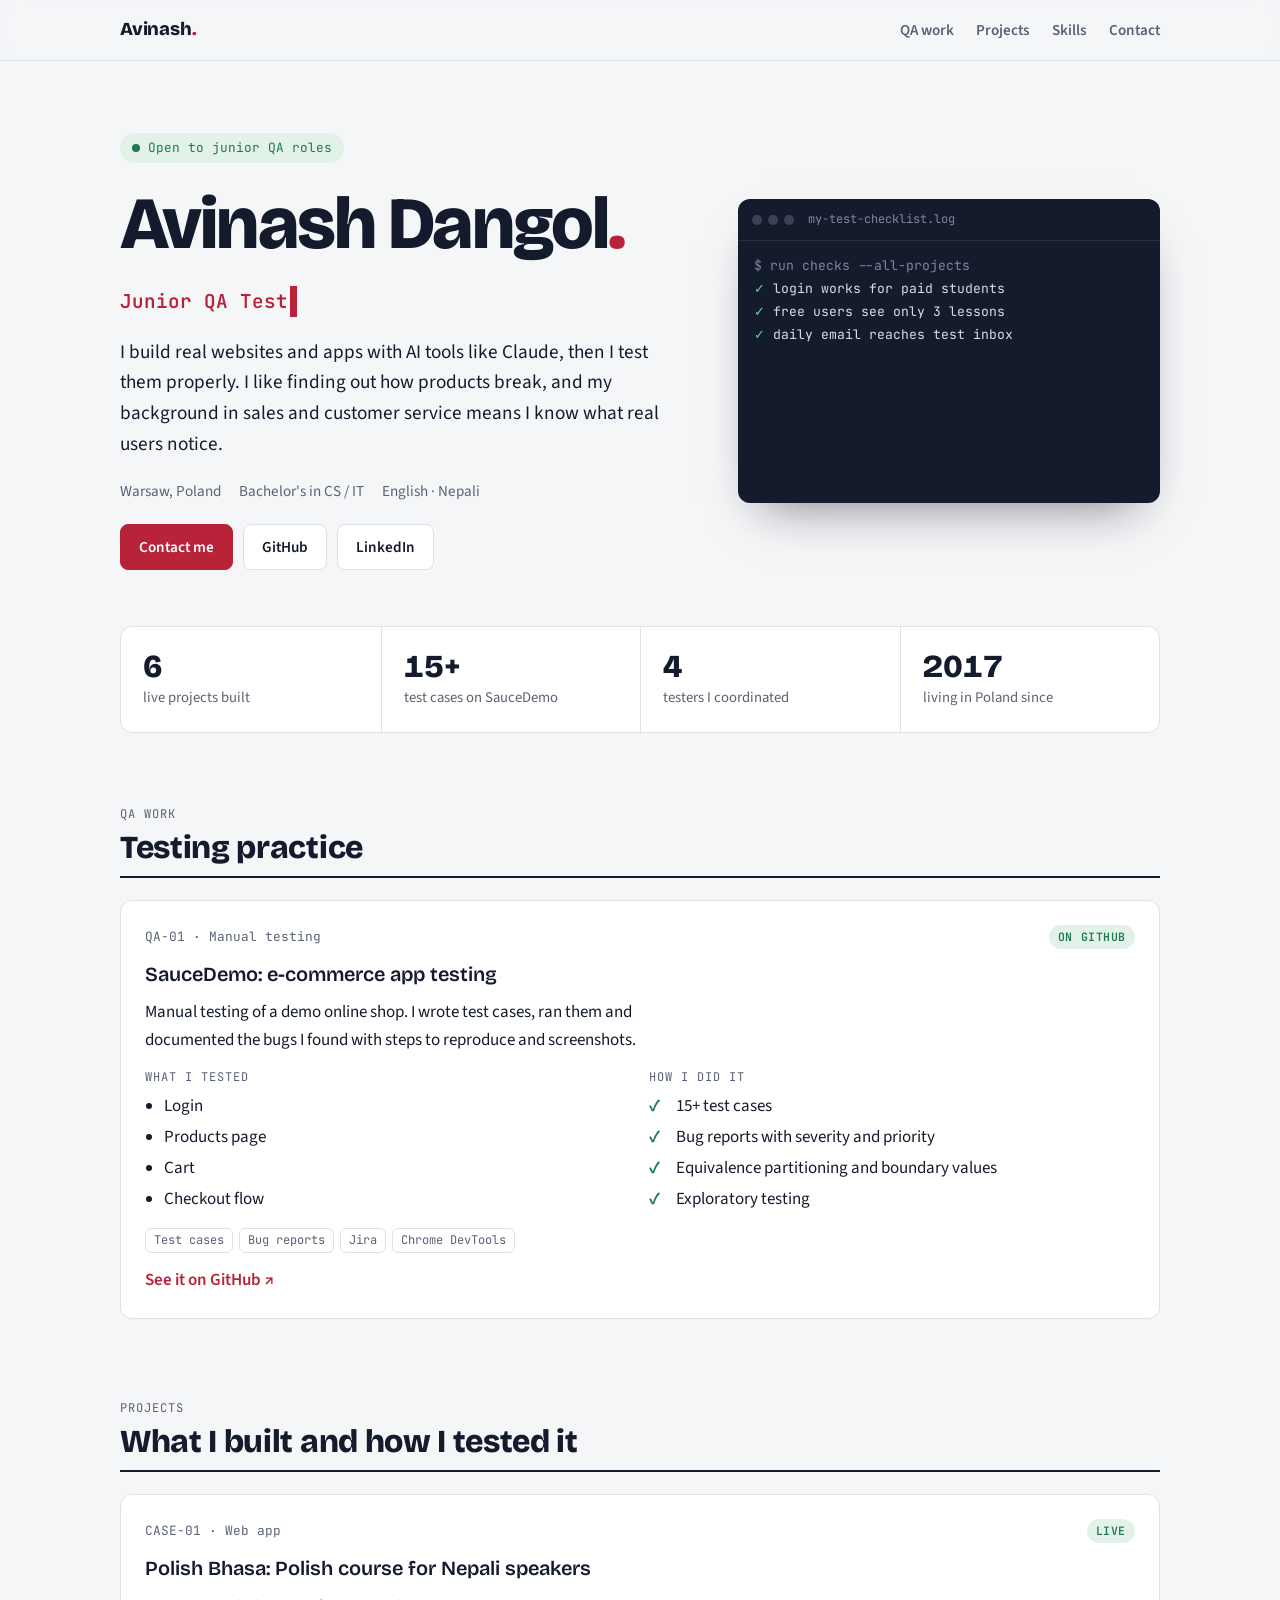
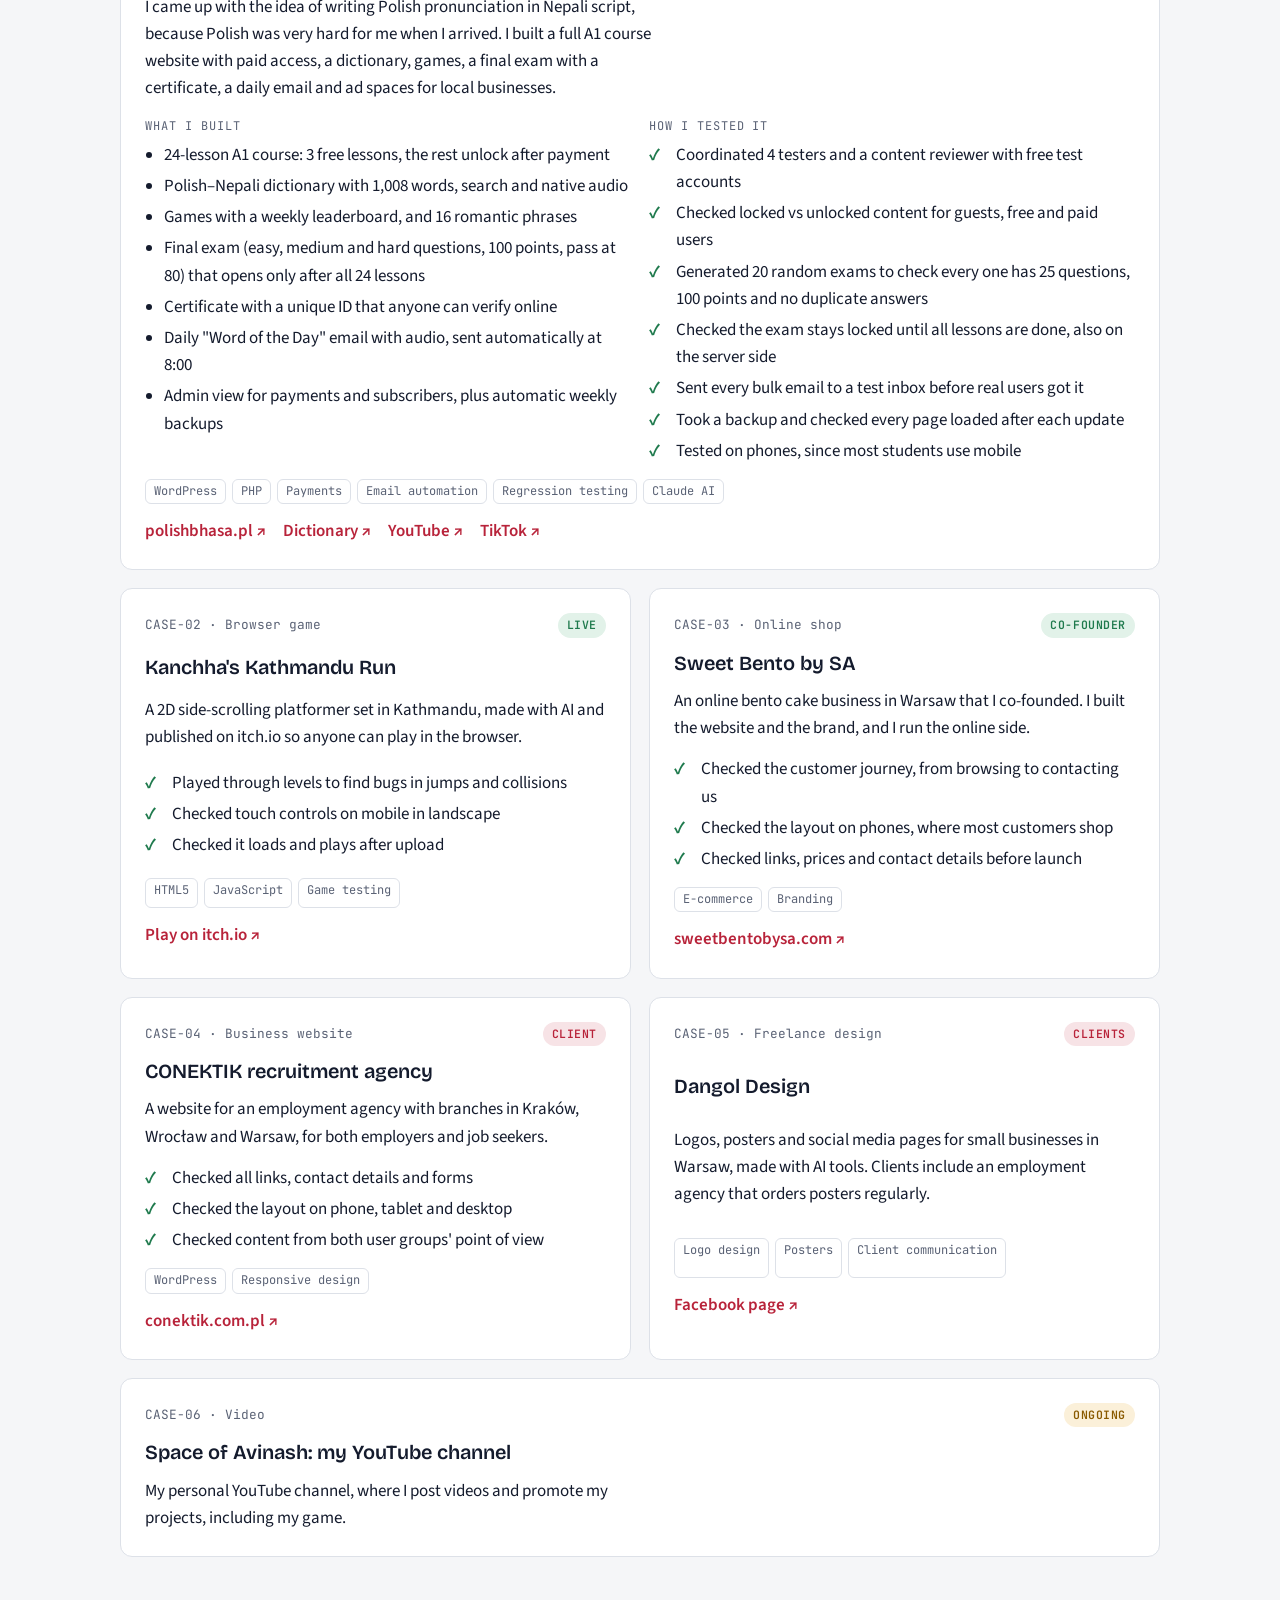
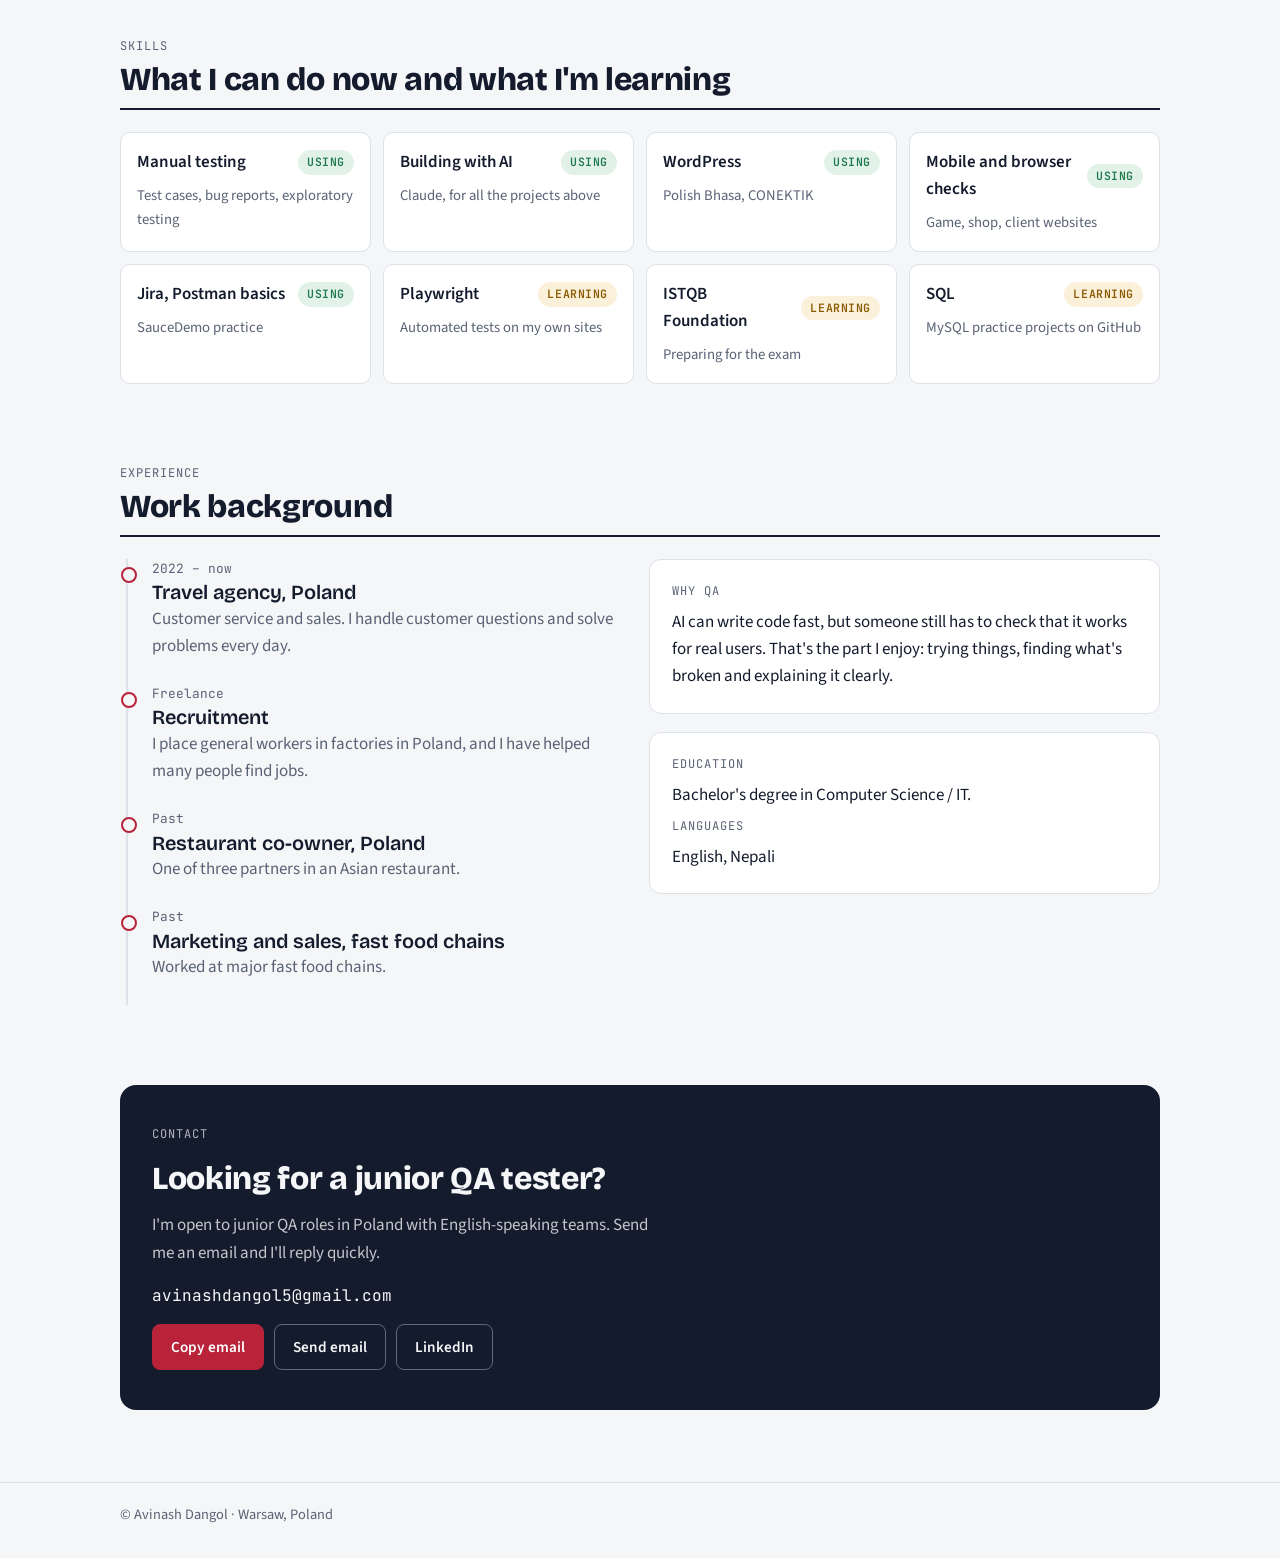
==== commit c6ca6d56: "Update Polish Bhasa project: dictionary, games, exam & certificate" ====
--- a/index.html
+++ b/index.html
@@ -241,21 +241,27 @@
     <article class="case rise">
       <div class="case-top"><span class="id">CASE-01 · Web app</span><span class="pill live">Live</span></div>
       <h3>Polish Bhasa: Polish course for Nepali speakers</h3>
-      <p>I came up with the idea of writing Polish pronunciation in Nepali script, because Polish was very hard for me when I arrived. I built a full A1 course website with paid access, a daily email and ad spaces for local businesses.</p>
+      <p>I came up with the idea of writing Polish pronunciation in Nepali script, because Polish was very hard for me when I arrived. I built a full A1 course website with paid access, a dictionary, games, a final exam with a certificate, a daily email and ad spaces for local businesses.</p>
       <div class="cols">
         <div><span class="label">What I built</span>
           <ul><li>24-lesson A1 course: 3 free lessons, the rest unlock after payment</li>
+          <li>Polish–Nepali dictionary with 1,008 words, search and native audio</li>
+          <li>Games with a weekly leaderboard, and 16 romantic phrases</li>
+          <li>Final exam (easy, medium and hard questions, 100 points, pass at 80) that opens only after all 24 lessons</li>
+          <li>Certificate with a unique ID that anyone can verify online</li>
           <li>Daily "Word of the Day" email with audio, sent automatically at 8:00</li>
-          <li>Separate email lists for students and free subscribers</li>
-          <li>Paid ad banners for restaurants and shops</li></ul></div>
+          <li>Admin view for payments and subscribers, plus automatic weekly backups</li></ul></div>
         <div><span class="label">How I tested it</span>
-          <ul class="checks"><li>Coordinated 4 testers with free test accounts</li>
-          <li>Checked locked vs unlocked lessons for paid and free users</li>
+          <ul class="checks"><li>Coordinated 4 testers and a content reviewer with free test accounts</li>
+          <li>Checked locked vs unlocked content for guests, free and paid users</li>
+          <li>Generated 20 random exams to check every one has 25 questions, 100 points and no duplicate answers</li>
+          <li>Checked the exam stays locked until all lessons are done, also on the server side</li>
           <li>Sent every bulk email to a test inbox before real users got it</li>
+          <li>Took a backup and checked every page loaded after each update</li>
           <li>Tested on phones, since most students use mobile</li></ul></div>
       </div>
-      <div class="tags"><span class="tag">WordPress</span><span class="tag">Payments</span><span class="tag">Email automation</span><span class="tag">Claude AI</span></div>
-      <div class="links"><a href="https://polishbhasa.pl" target="_blank" rel="noopener">polishbhasa.pl ↗</a><a href="https://www.youtube.com/@PolishBhasa" target="_blank" rel="noopener">YouTube ↗</a></div>
+      <div class="tags"><span class="tag">WordPress</span><span class="tag">PHP</span><span class="tag">Payments</span><span class="tag">Email automation</span><span class="tag">Regression testing</span><span class="tag">Claude AI</span></div>
+      <div class="links"><a href="https://polishbhasa.pl" target="_blank" rel="noopener">polishbhasa.pl ↗</a><a href="https://polishbhasa.pl/dictionary/" target="_blank" rel="noopener">Dictionary ↗</a><a href="https://www.youtube.com/@PolishBhasa" target="_blank" rel="noopener">YouTube ↗</a><a href="https://www.tiktok.com/@polishbhasa" target="_blank" rel="noopener">TikTok ↗</a></div>
     </article>
 
     <div class="grid2">
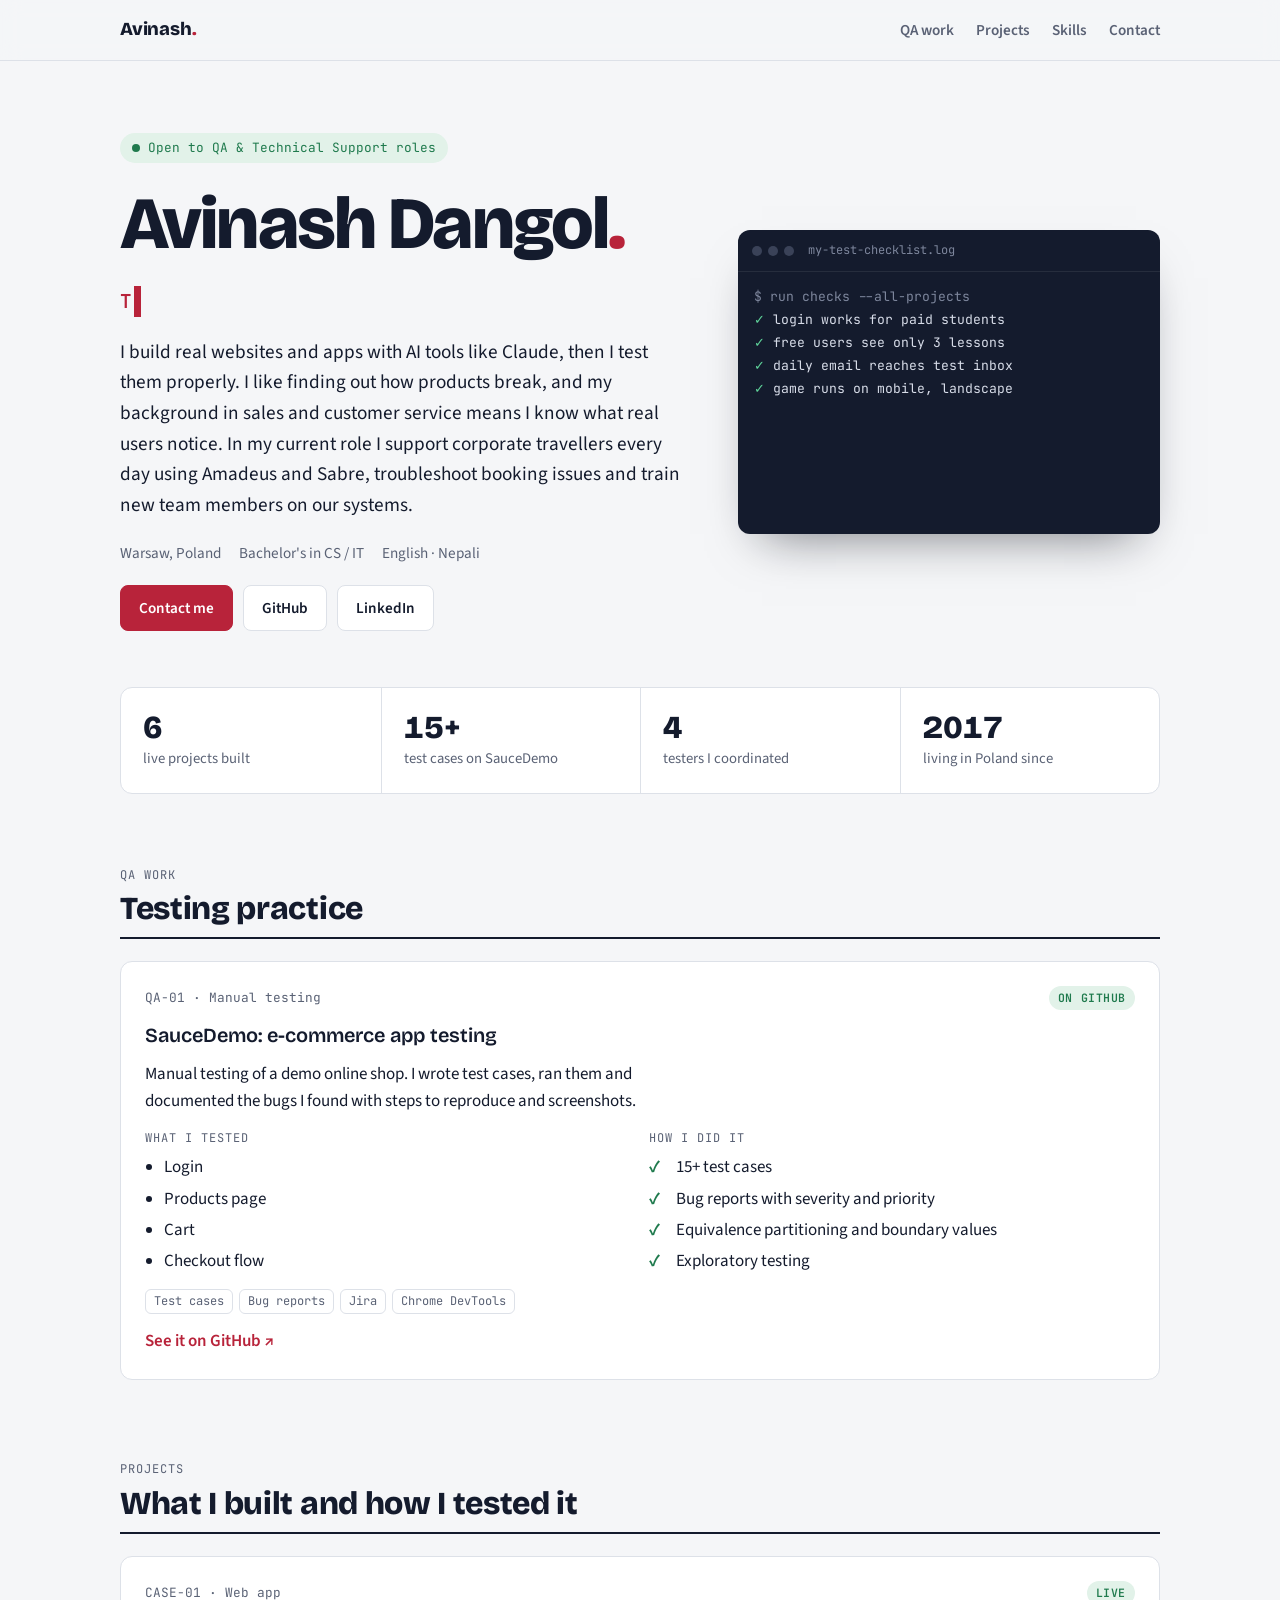
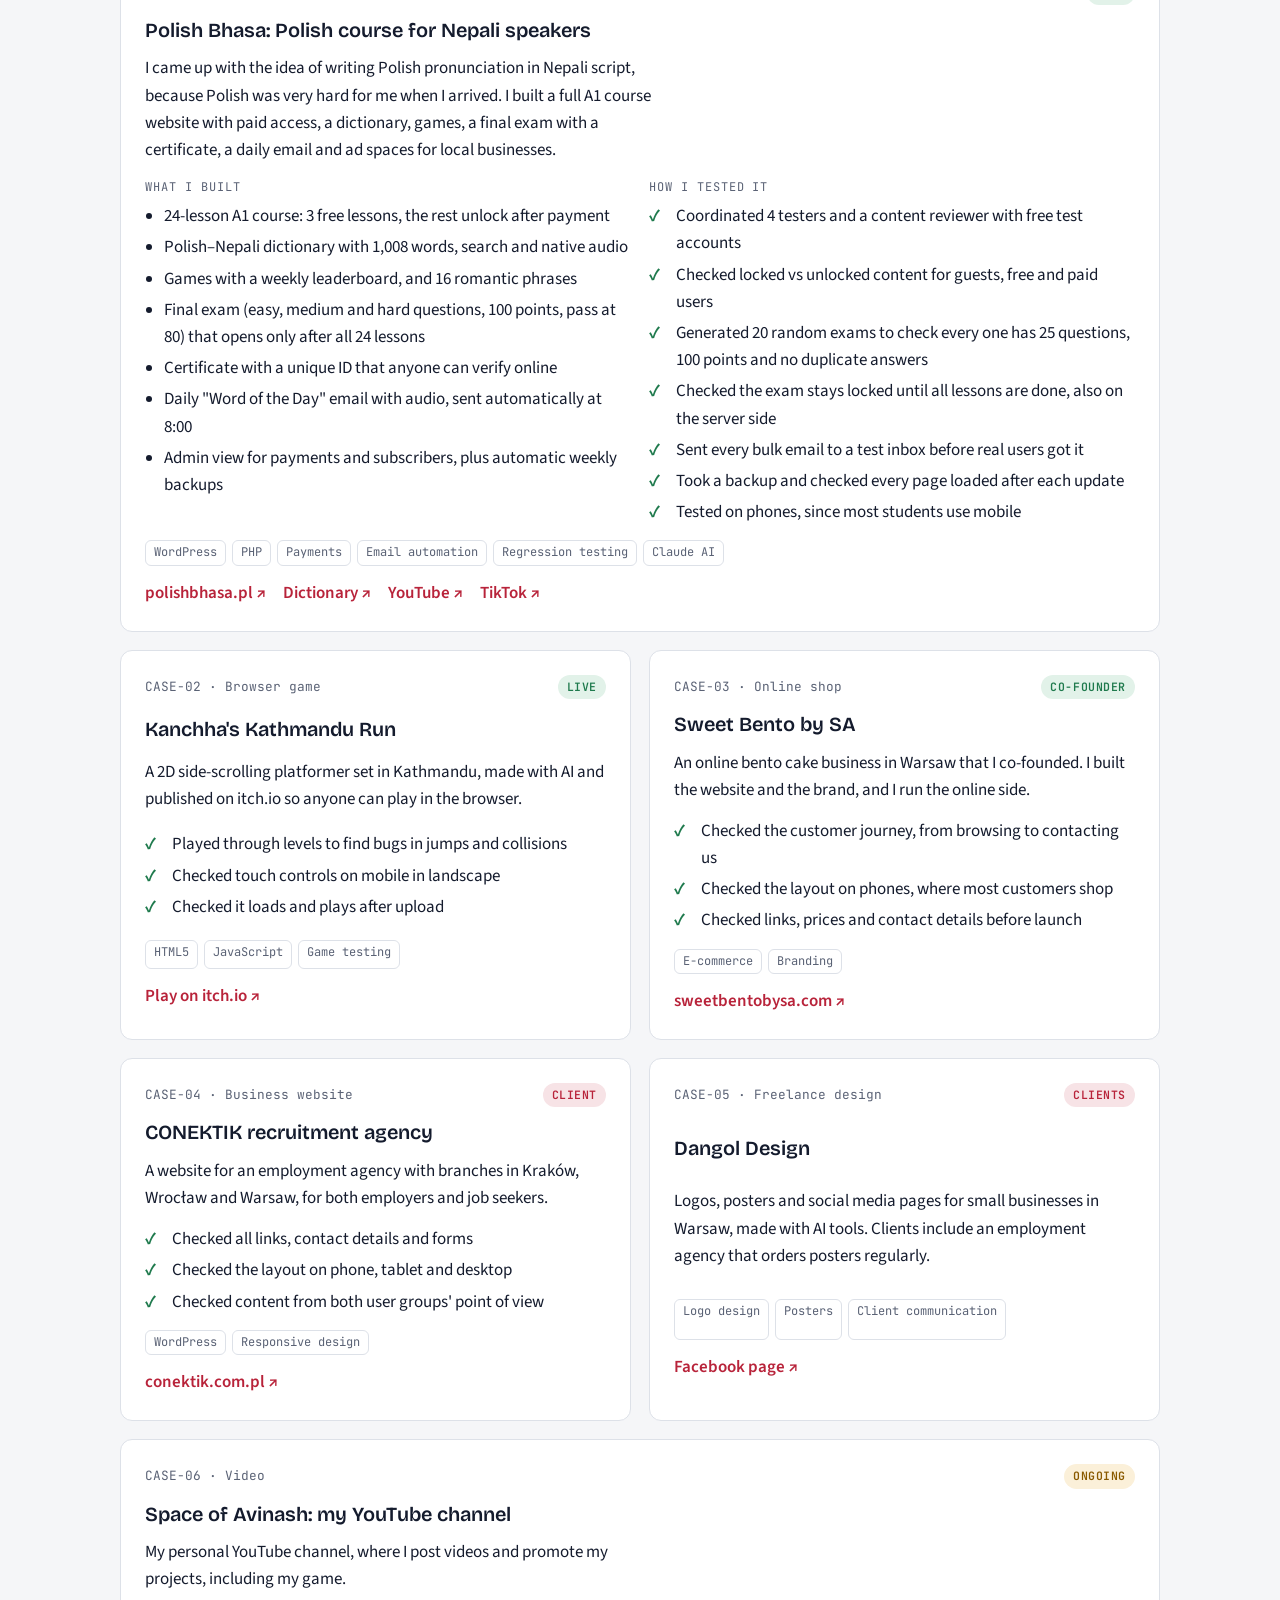
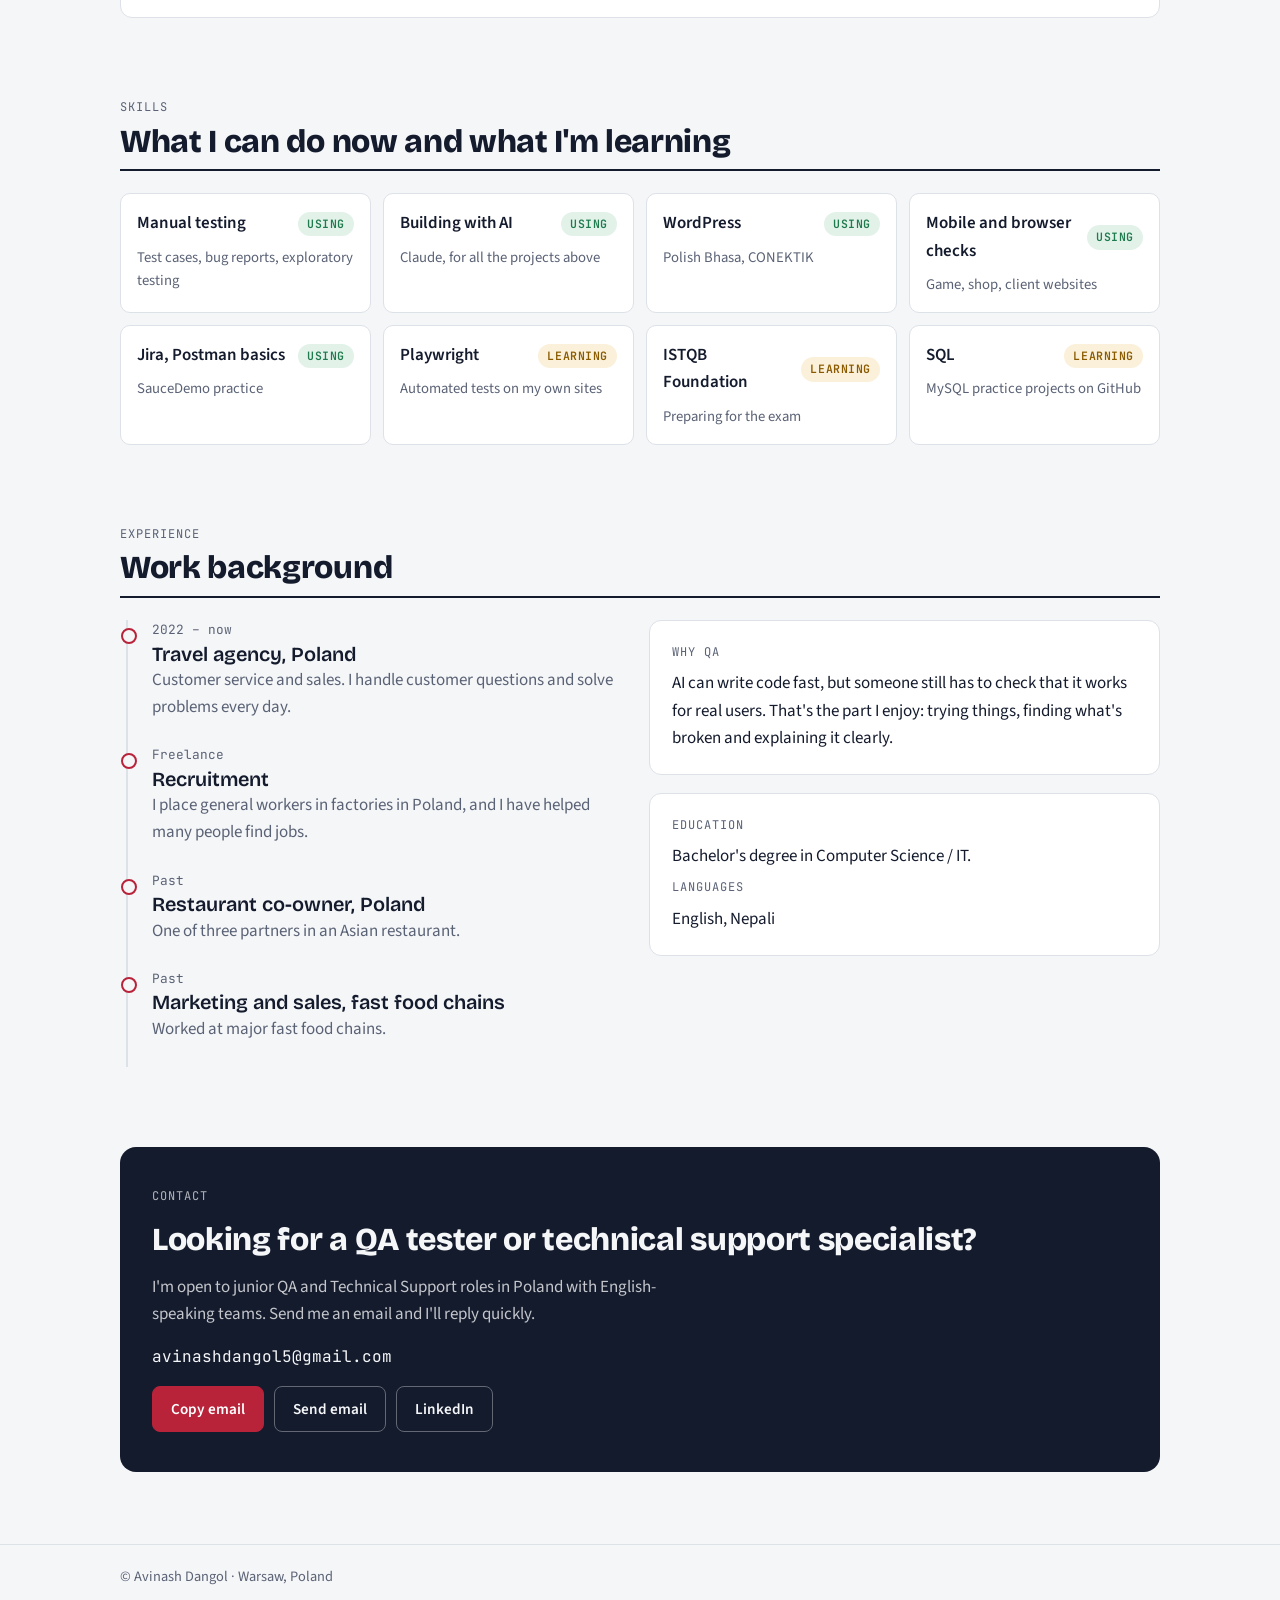
==== commit 4b639b47: "Portfolio: open to QA and Technical Support roles Co-Authored-By: Claude Opus 5.5 <noreply@anthropic" ====
--- a/index.html
+++ b/index.html
@@ -3,8 +3,8 @@
 <head>
 <meta charset="utf-8">
 <meta name="viewport" content="width=device-width, initial-scale=1, viewport-fit=cover">
-<meta name="description" content="Avinash Dangol: junior QA tester in Warsaw, Poland. I build websites and apps with AI, then test them properly.">
-<title>Avinash Dangol · QA Tester</title>
+<meta name="description" content="Avinash Dangol: open to junior QA and Technical Support roles in Warsaw, Poland. I build websites and apps with AI, test them properly, and help users solve problems.">
+<title>Avinash Dangol · QA & Technical Support</title>
 <link rel="preconnect" href="https://fonts.googleapis.com">
 <link rel="preconnect" href="https://fonts.gstatic.com" crossorigin>
 <link rel="stylesheet" href="https://fonts.googleapis.com/css2?family=Bricolage+Grotesque:opsz,wght@12..96,600;12..96,800&family=Source+Sans+3:wght@400;600&family=JetBrains+Mono:wght@400;600&display=swap">
@@ -179,10 +179,10 @@
 
 <header class="hero">
   <div class="hero-text">
-    <span class="status rise"><i></i>Open to junior QA roles</span>
+    <span class="status rise"><i></i>Open to QA &amp; Technical Support roles</span>
     <h1 class="rise">Avinash Dangol<span class="dot">.</span></h1>
-    <div class="typed rise" aria-label="Junior QA Tester"><span id="typed">Junior QA Tester</span><span class="caret">&nbsp;</span></div>
-    <p class="lead rise">I build real websites and apps with AI tools like Claude, then I test them properly. I like finding out how products break, and my background in sales and customer service means I know what real users notice.</p>
+    <div class="typed rise" aria-label="Junior QA Tester and Technical Support"><span id="typed">Junior QA Tester</span><span class="caret">&nbsp;</span></div>
+    <p class="lead rise">I build real websites and apps with AI tools like Claude, then I test them properly. I like finding out how products break, and my background in sales and customer service means I know what real users notice. In my current role I support corporate travellers every day using Amadeus and Sabre, troubleshoot booking issues and train new team members on our systems.</p>
     <div class="meta rise"><span>Warsaw, Poland</span><span>Bachelor's in CS / IT</span><span>English · Nepali</span></div>
     <div class="contact rise">
       <a class="btn primary" href="#contact">Contact me</a>
@@ -349,8 +349,8 @@
 <section id="contact">
   <div class="cta rise">
     <span class="label" style="color:inherit;opacity:.7">Contact</span>
-    <h2>Looking for a junior QA tester?</h2>
-    <p>I'm open to junior QA roles in Poland with English-speaking teams. Send me an email and I'll reply quickly.</p>
+    <h2>Looking for a QA tester or technical support specialist?</h2>
+    <p>I'm open to junior QA and Technical Support roles in Poland with English-speaking teams. Send me an email and I'll reply quickly.</p>
     <span class="email" id="email">avinashdangol5@gmail.com</span>
     <div class="contact">
       <button class="btn primary" id="copyBtn" type="button">Copy email</button>
@@ -383,7 +383,7 @@
   } else { items.forEach(function(el){ el.classList.add('in'); }); }
 
   // Typed role line
-  var roles = ['Junior QA Tester','Manual testing · bug reports','Learning Playwright','Building with AI, testing by hand'];
+  var roles = ['Junior QA Tester','Technical Support','Manual testing · bug reports','Troubleshooting · clear answers','Learning Playwright','Building with AI, testing by hand'];
   var el = document.getElementById('typed');
   if (!reduce){
     var r=0, c=roles[0].length, del=true;
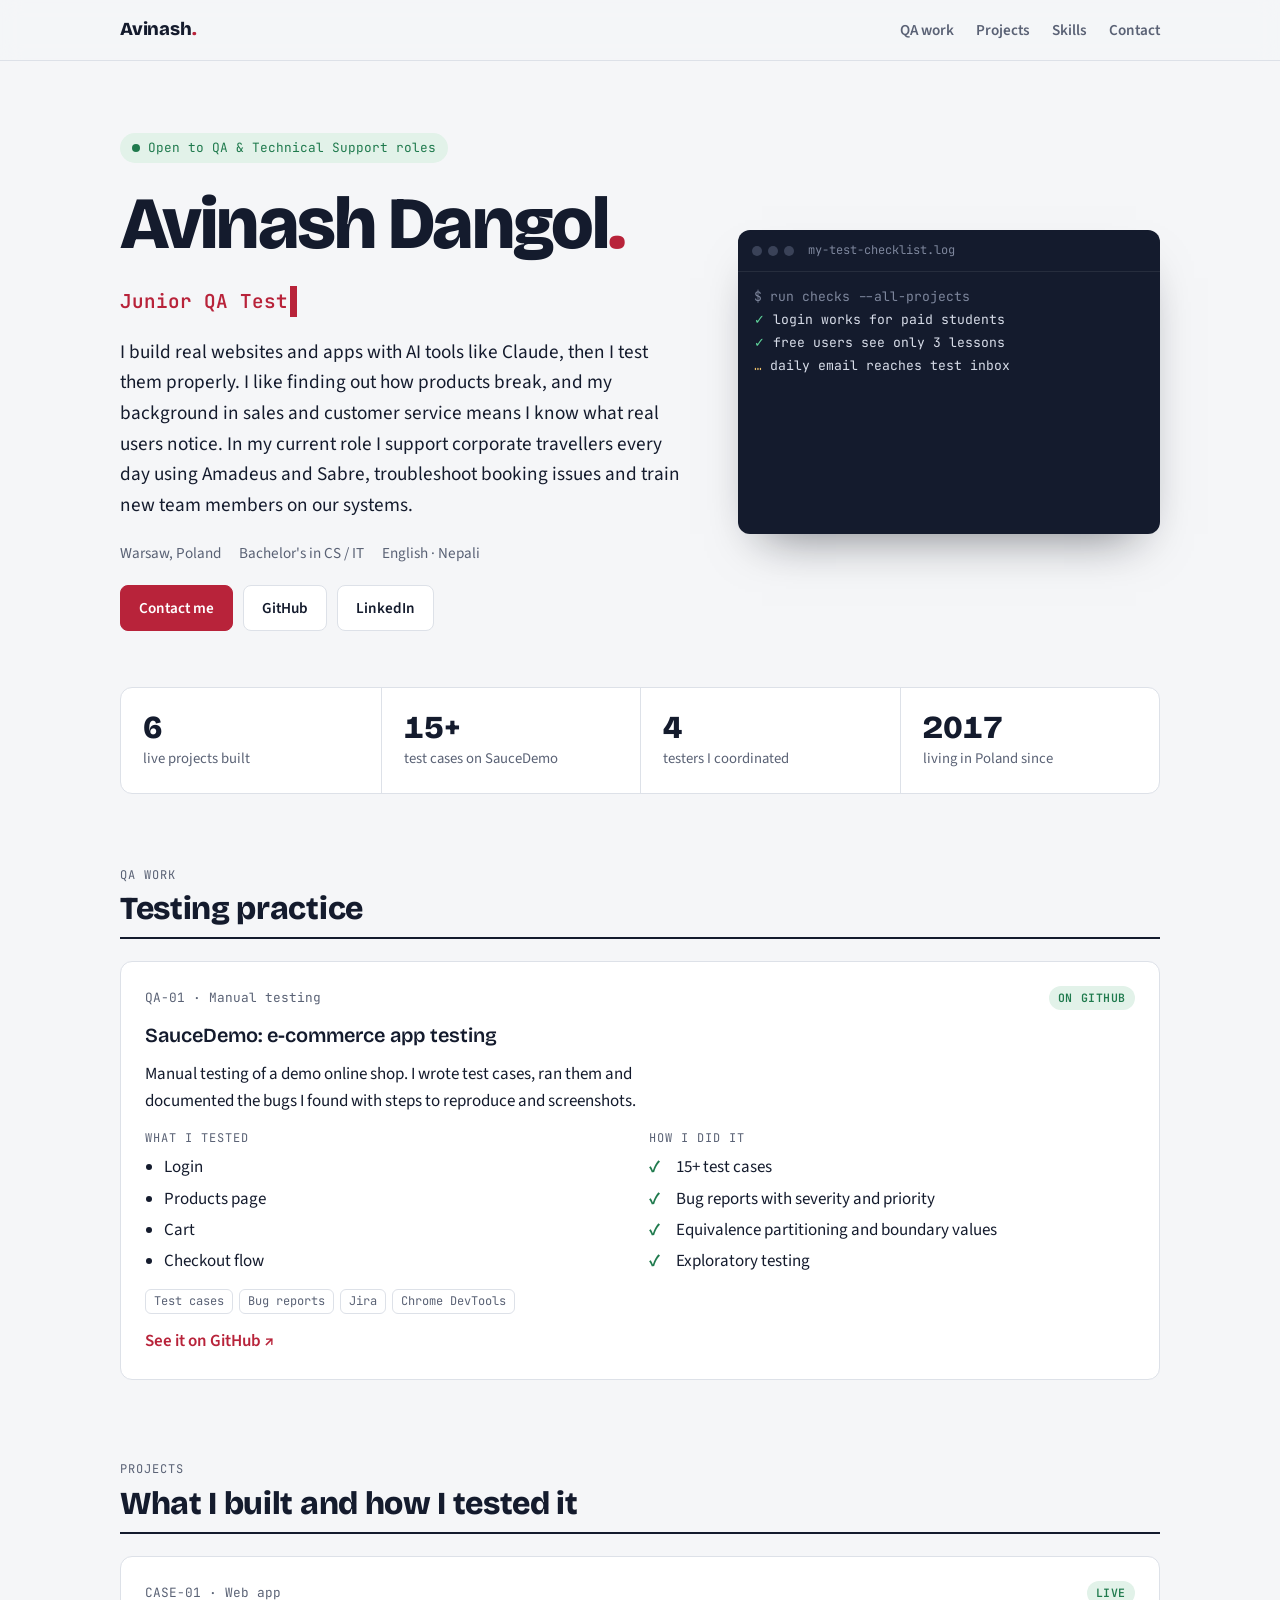
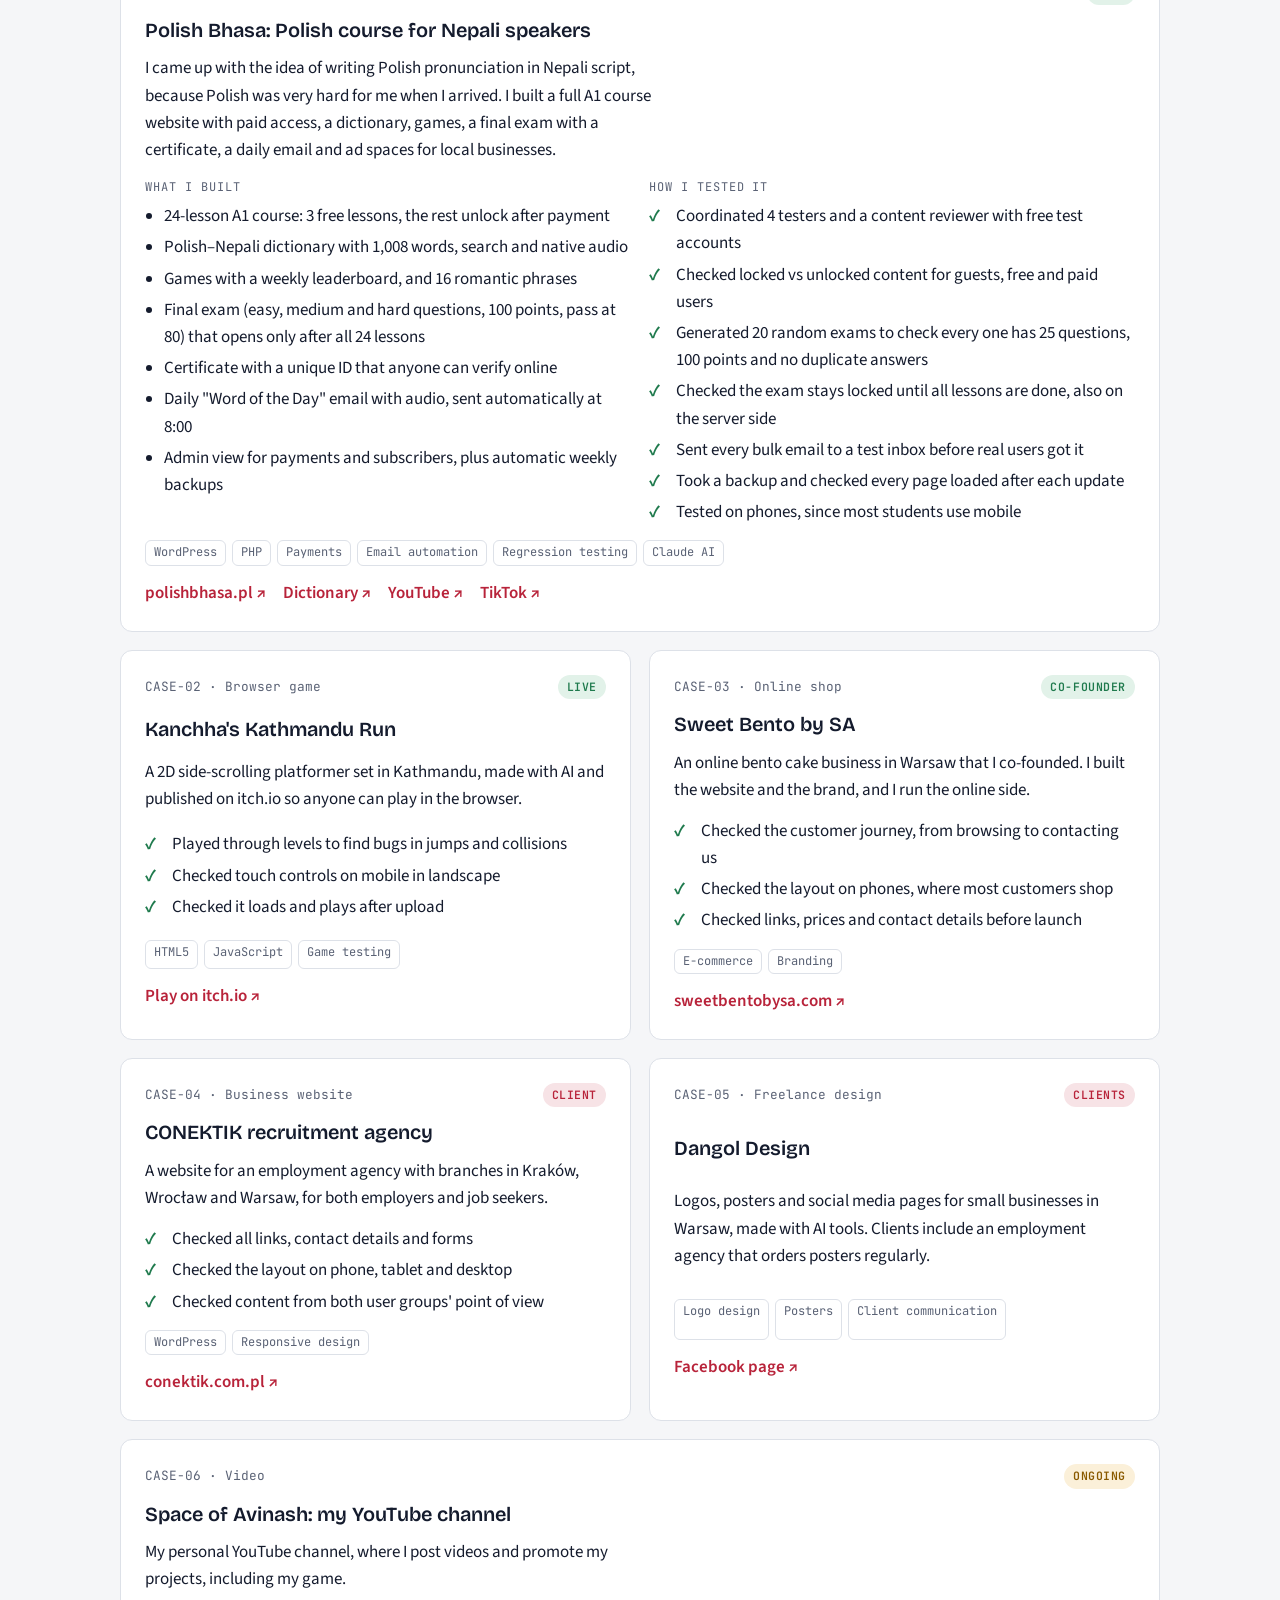
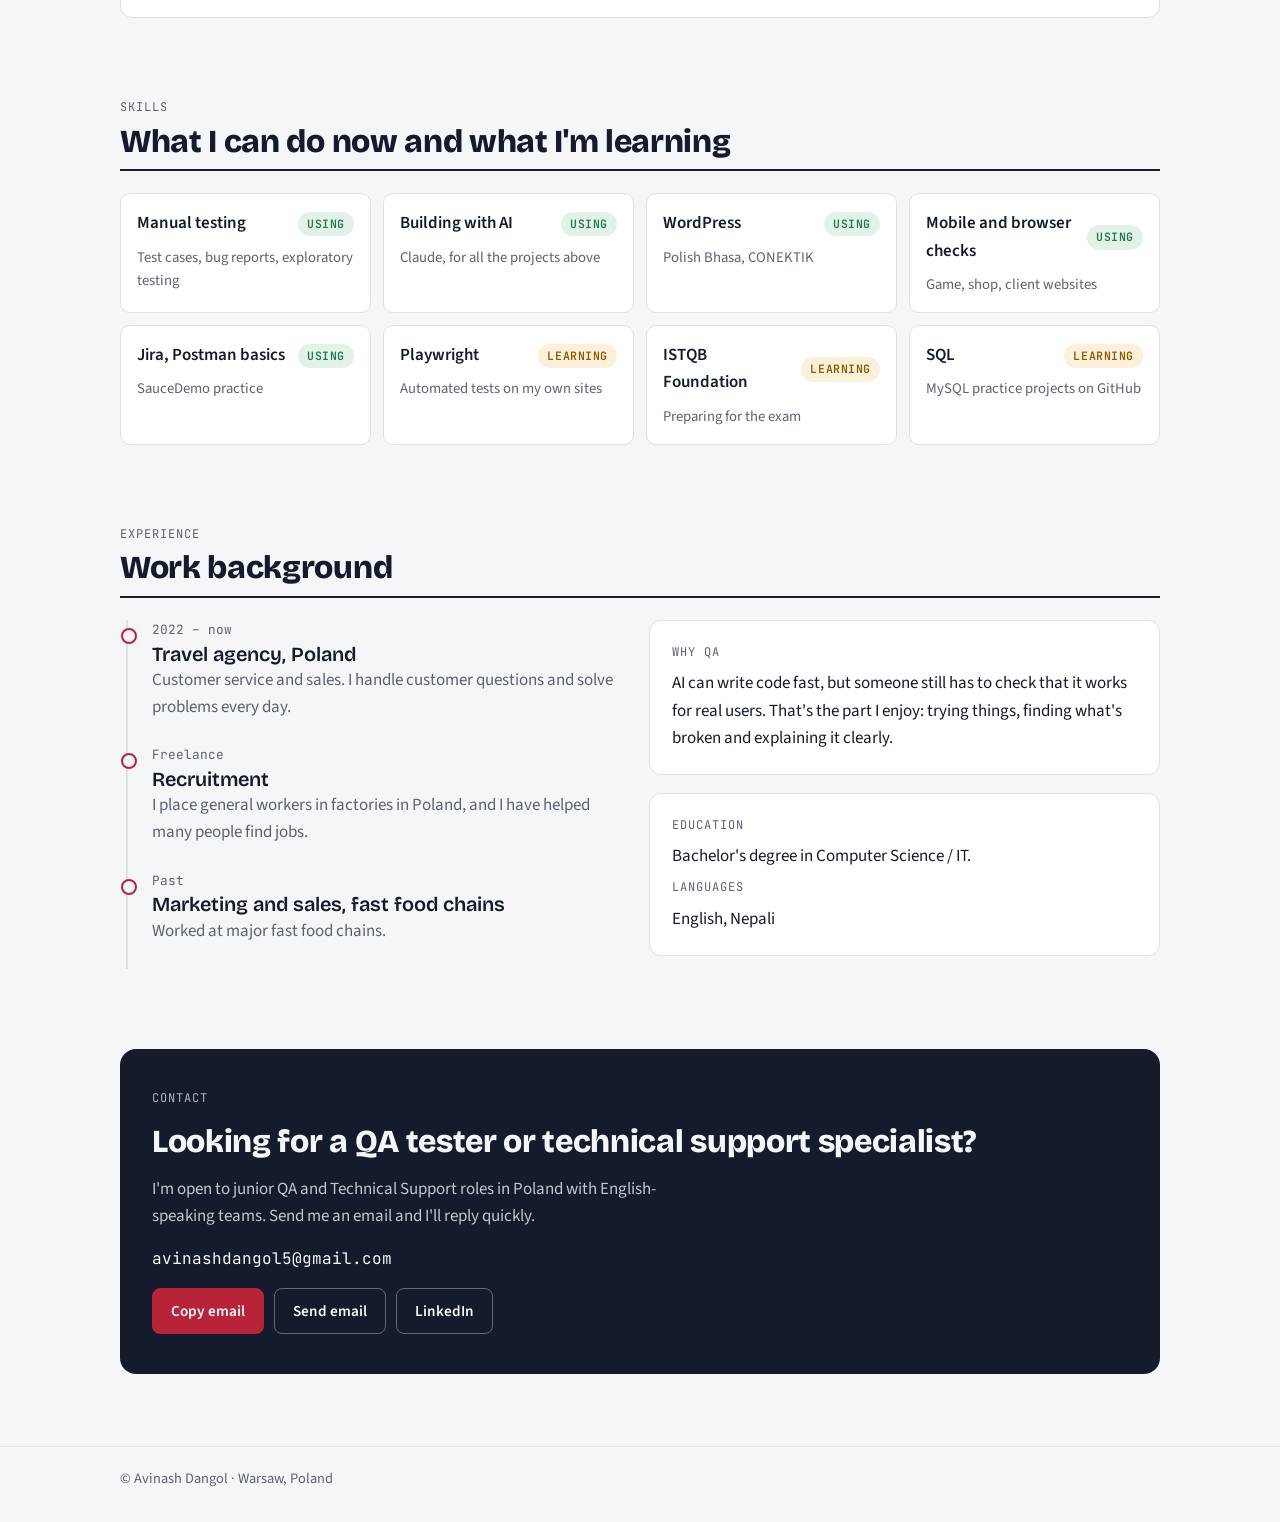
==== commit 73d46234: "Portfolio: remove restaurant entry Co-Authored-By: Claude Opus 5.5 <noreply@anthropic.com> Claude-Se" ====
--- a/index.html
+++ b/index.html
@@ -336,7 +336,6 @@
     <div class="timeline rise">
       <div class="t"><span class="when">2022 – now</span><h3>Travel agency, Poland</h3><p>Customer service and sales. I handle customer questions and solve problems every day.</p></div>
       <div class="t"><span class="when">Freelance</span><h3>Recruitment</h3><p>I place general workers in factories in Poland, and I have helped many people find jobs.</p></div>
-      <div class="t"><span class="when">Past</span><h3>Restaurant co-owner, Poland</h3><p>One of three partners in an Asian restaurant.</p></div>
       <div class="t"><span class="when">Past</span><h3>Marketing and sales, fast food chains</h3><p>Worked at major fast food chains.</p></div>
     </div>
     <div style="display:flex;flex-direction:column;gap:18px">
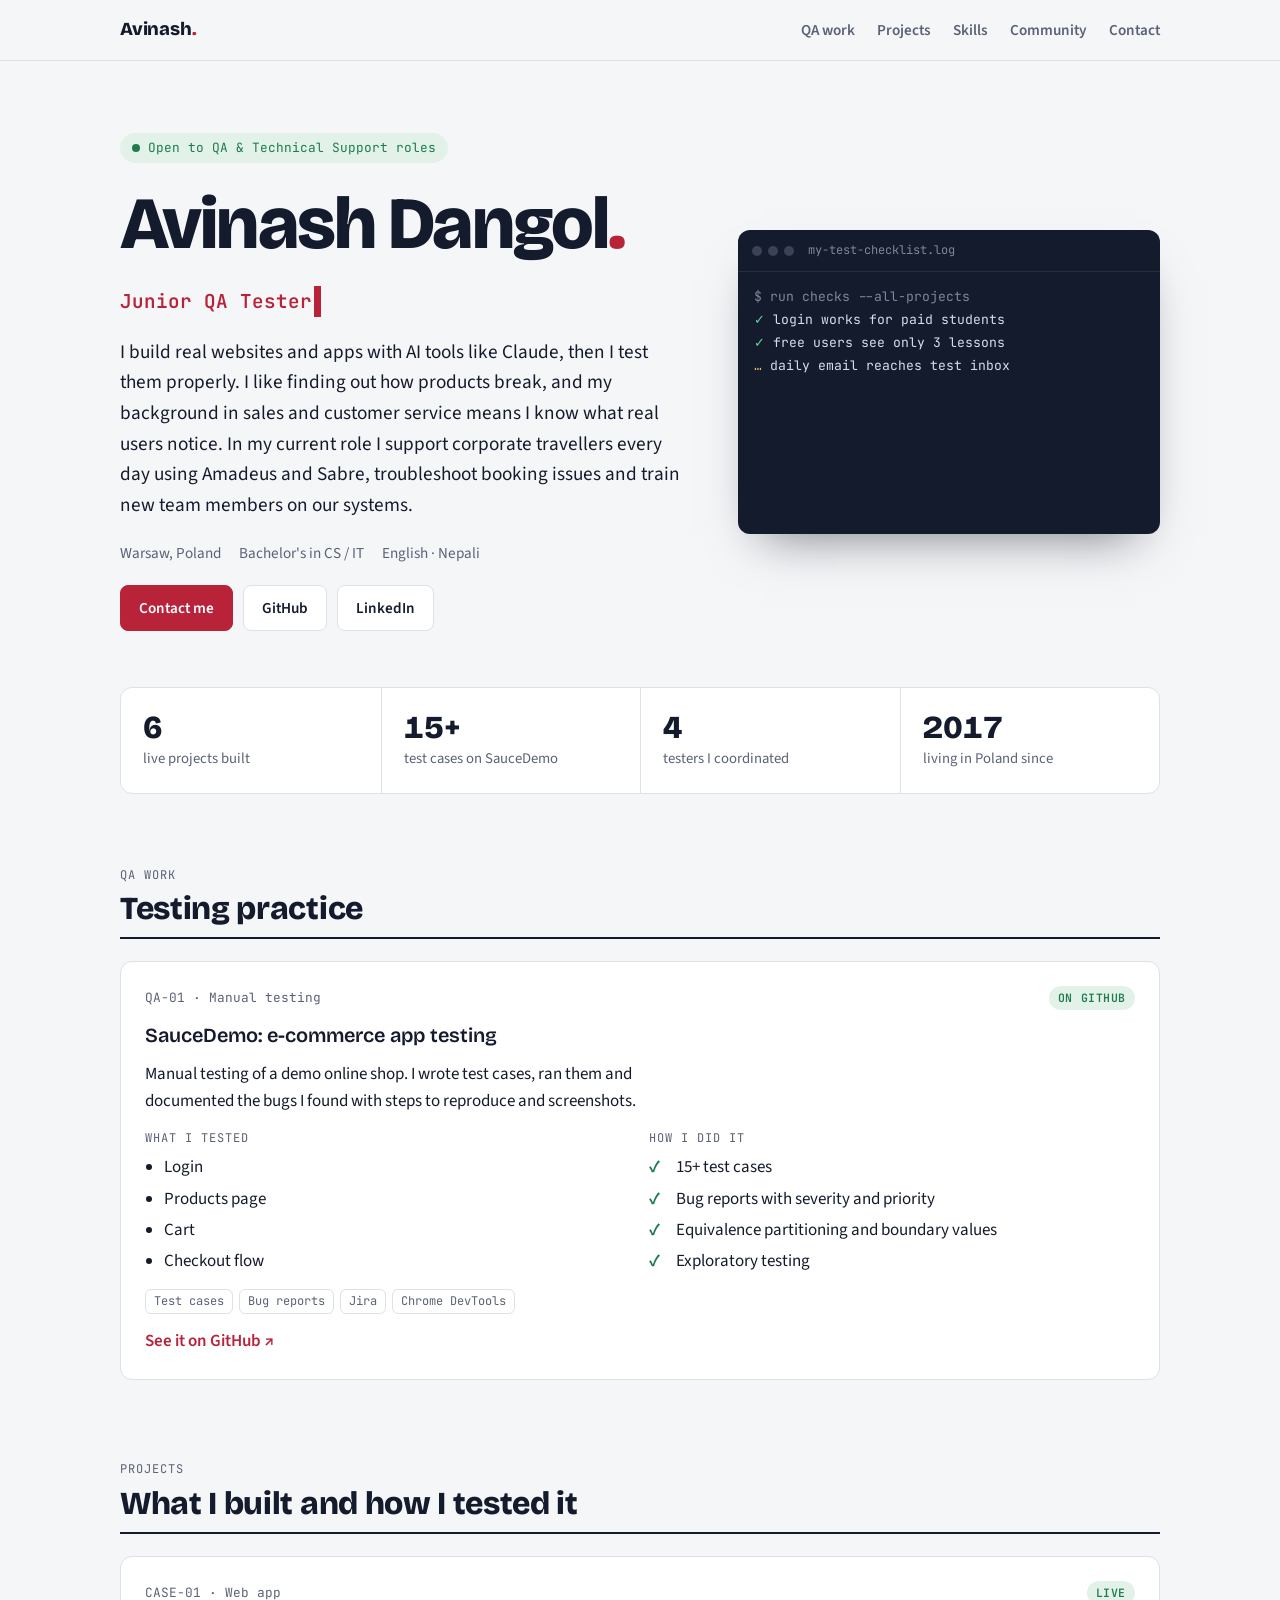
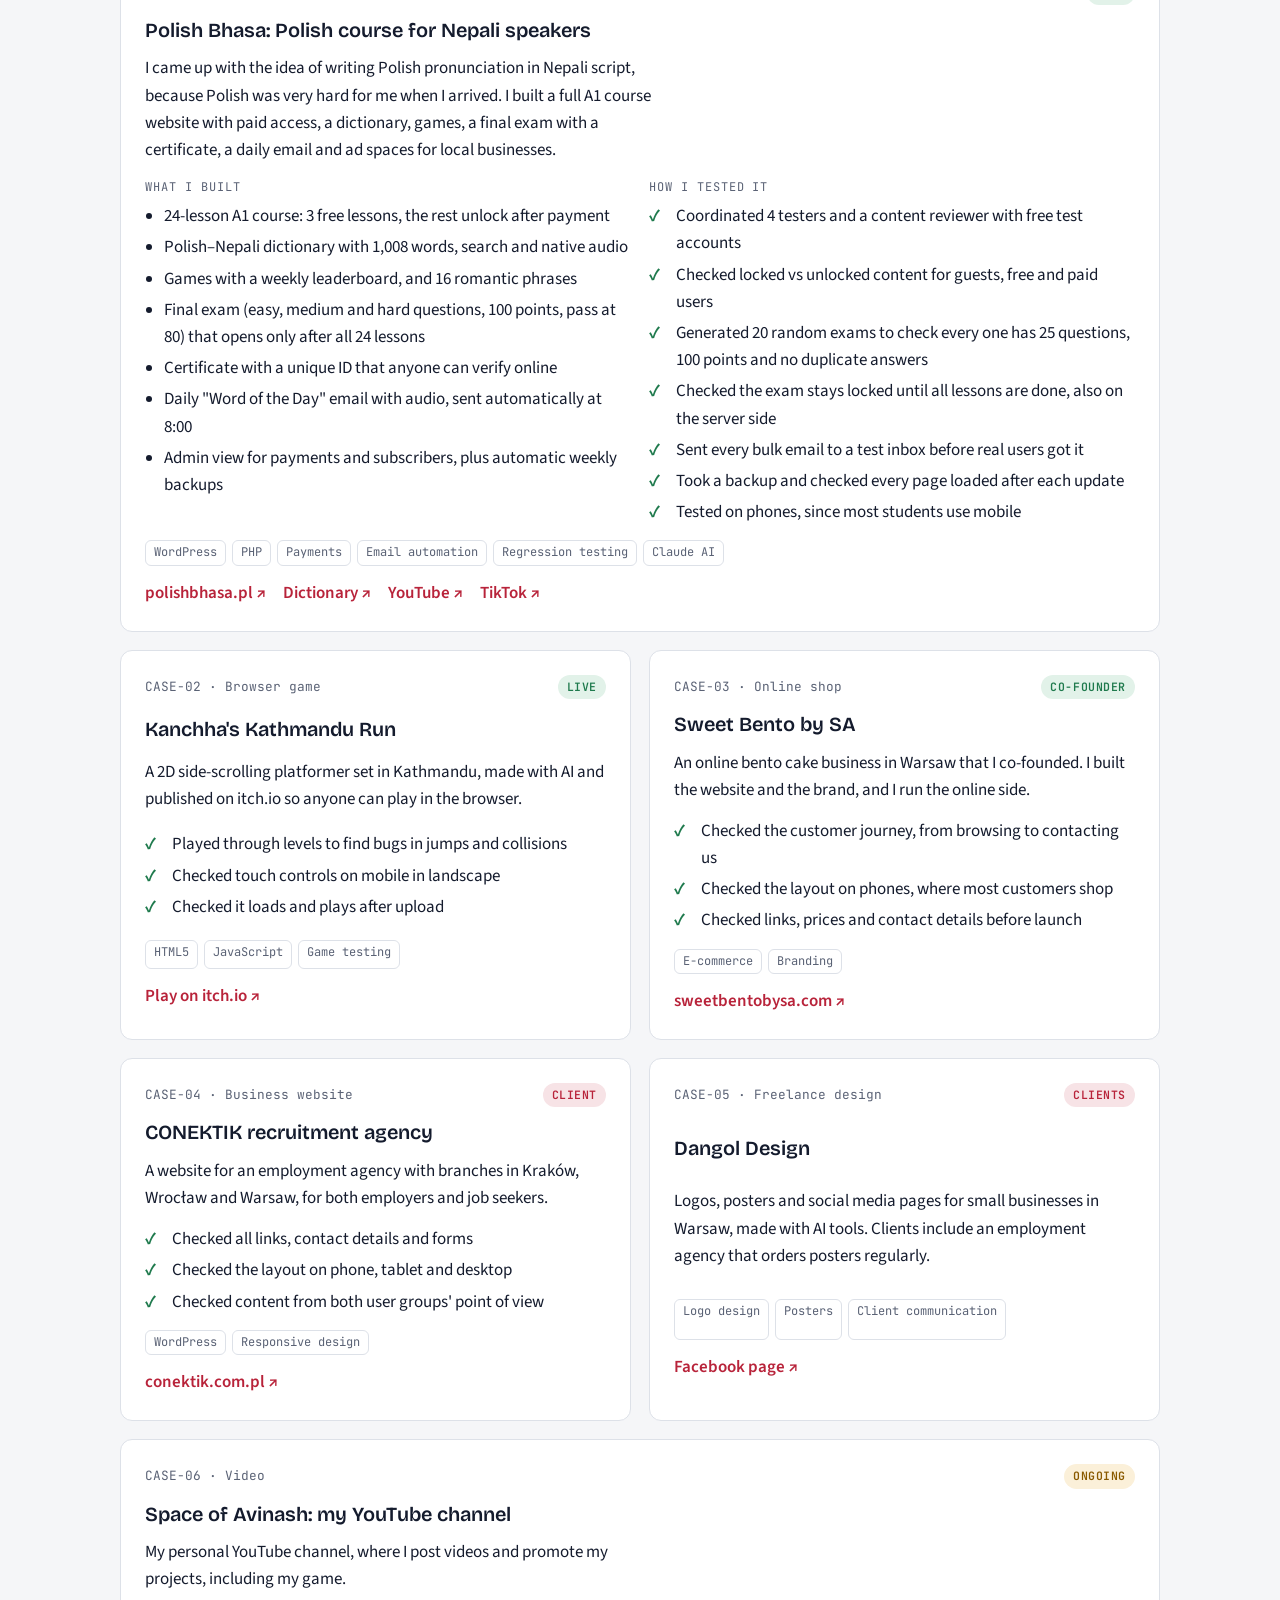
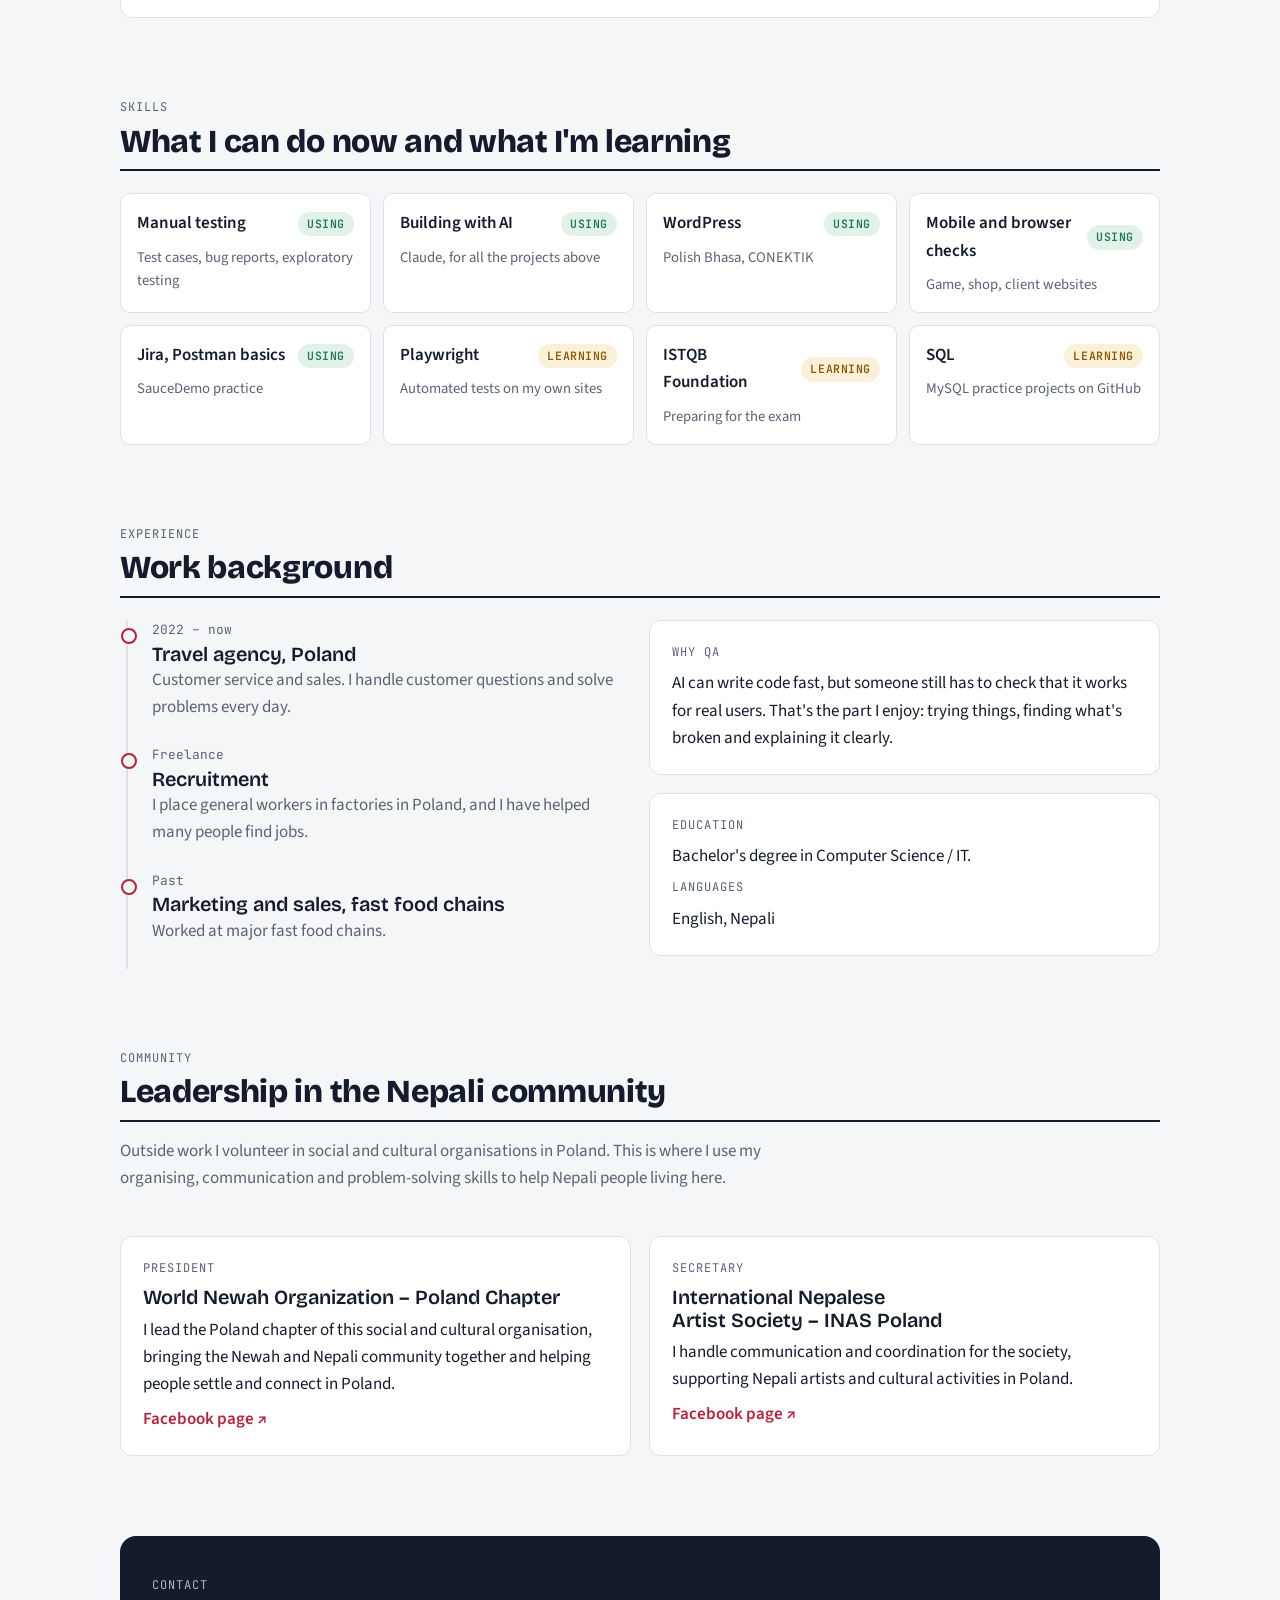
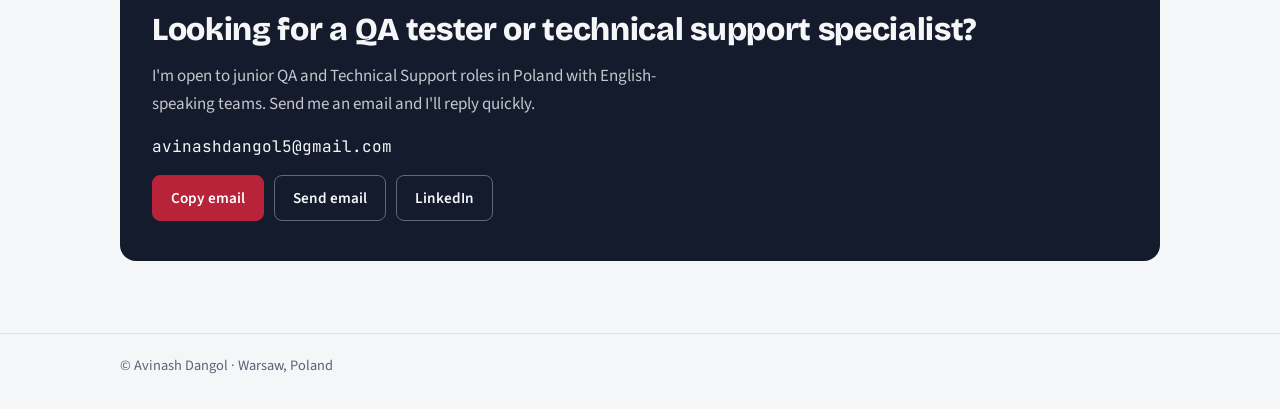
==== commit a1695f01: "Portfolio: add community leadership section Co-Authored-By: Claude Opus 5.5 <noreply@anthropic.com> " ====
--- a/index.html
+++ b/index.html
@@ -169,6 +169,7 @@
       <a href="#qa">QA work</a>
       <a href="#projects">Projects</a>
       <a href="#skills" class="hide-sm">Skills</a>
+      <a href="#community" class="hide-sm">Community</a>
       <a href="#contact">Contact</a>
     </div>
   </div>
@@ -345,6 +346,25 @@
   </div>
 </section>
 
+<section id="community">
+  <div class="head rise"><span class="label">Community</span><h2>Leadership in the Nepali community</h2></div>
+  <p class="rise" style="color:var(--muted);max-width:720px;margin:-6px 0 22px">Outside work I volunteer in social and cultural organisations in Poland. This is where I use my organising, communication and problem-solving skills to help Nepali people living here.</p>
+  <div class="grid2">
+    <div class="box rise">
+      <span class="label">President</span>
+      <h3>World Newah Organization – Poland Chapter</h3>
+      <p>I lead the Poland chapter of this social and cultural organisation, bringing the Newah and Nepali community together and helping people settle and connect in Poland.</p>
+      <div class="links"><a href="https://www.facebook.com/WNOPolandChapter" target="_blank" rel="noopener">Facebook page ↗</a></div>
+    </div>
+    <div class="box rise">
+      <span class="label">Secretary</span>
+      <h3>International Nepalese Artist Society – INAS Poland</h3>
+      <p>I handle communication and coordination for the society, supporting Nepali artists and cultural activities in Poland.</p>
+      <div class="links"><a href="https://www.facebook.com/profile.php?id=100090196002692" target="_blank" rel="noopener">Facebook page ↗</a></div>
+    </div>
+  </div>
+</section>
+
 <section id="contact">
   <div class="cta rise">
     <span class="label" style="color:inherit;opacity:.7">Contact</span>
